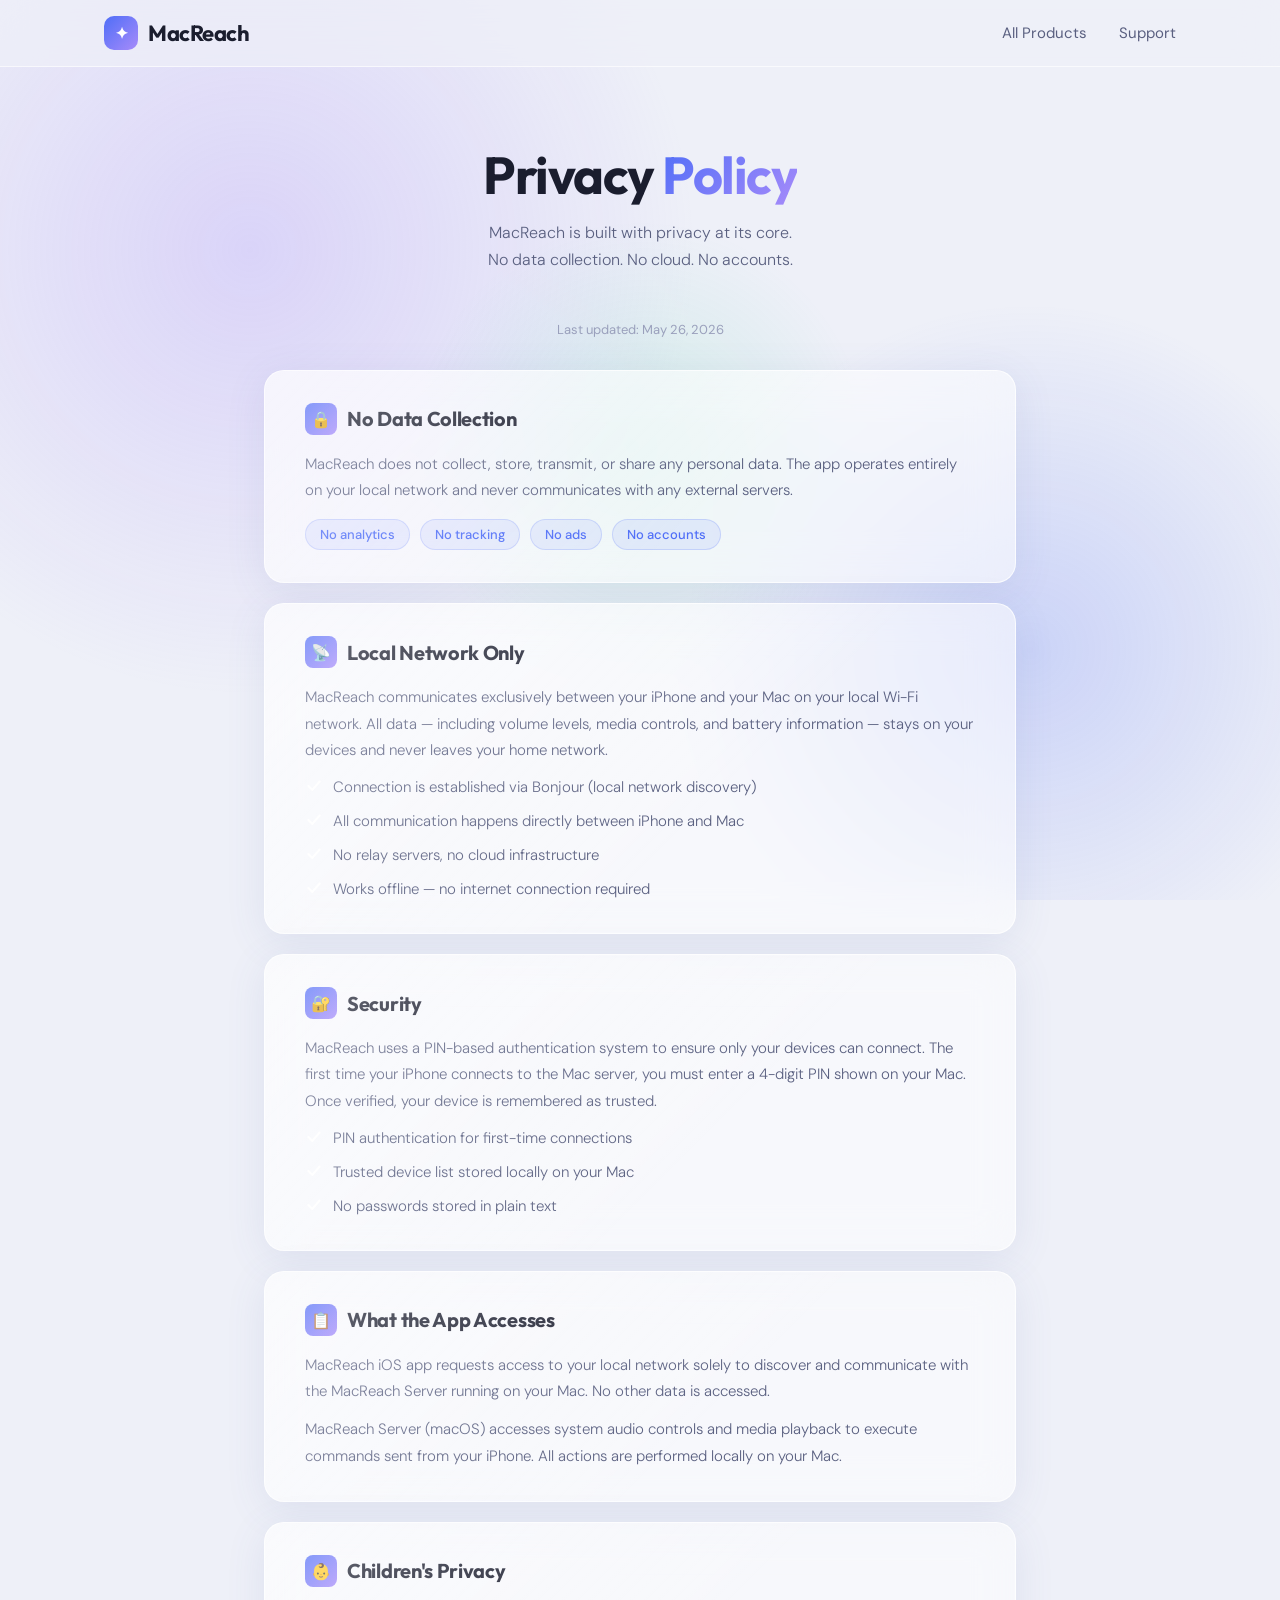
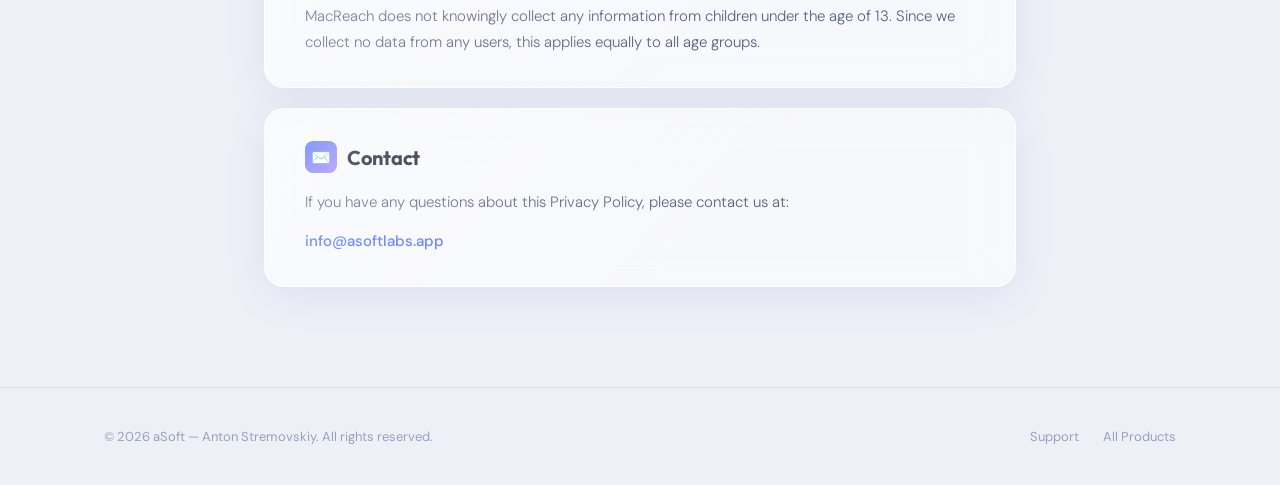
==== macreach-privacy-policy.html @ 7bb5f38b "Add MacReach privacy policy HTML file This file contains the complete privacy policy for MacReach, d" ====
<!DOCTYPE html>
<html lang="en">
<head>
<meta charset="UTF-8">
<meta name="viewport" content="width=device-width, initial-scale=1.0">
<title>Privacy Policy — MacReach</title>
<link rel="preconnect" href="https://fonts.googleapis.com">
<link rel="preconnect" href="https://fonts.gstatic.com" crossorigin>
<link href="https://fonts.googleapis.com/css2?family=Outfit:wght@300;400;500;600;700&family=DM+Sans:ital,opsz,wght@0,9..40,300;0,9..40,400;0,9..40,500;1,9..40,300&display=swap" rel="stylesheet">
<style>
  *, *::before, *::after { margin: 0; padding: 0; box-sizing: border-box; }

  :root {
    --glass-bg: rgba(255,255,255,0.55);
    --glass-border: rgba(255,255,255,0.75);
    --glass-shadow: 0 8px 40px rgba(80,100,160,0.10);
    --glass-blur: blur(22px);
    --accent: #4F6EF7;
    --accent2: #A78BFA;
    --text-primary: #1a1d2e;
    --text-secondary: #5a6080;
    --text-muted: #9aa0bc;
    --bg-main: #eef0f8;
    --radius: 20px;
    --radius-sm: 12px;
  }

  html { scroll-behavior: smooth; }

  body {
    font-family: 'DM Sans', system-ui, sans-serif;
    background: var(--bg-main);
    color: var(--text-primary);
    min-height: 100vh;
    overflow-x: hidden;
  }

  .bg-mesh {
    position: fixed;
    inset: 0;
    z-index: 0;
    overflow: hidden;
    pointer-events: none;
  }
  .bg-mesh::before {
    content: '';
    position: absolute;
    width: 900px; height: 900px;
    top: -200px; left: -200px;
    background: radial-gradient(ellipse at center, rgba(167,139,250,0.28) 0%, transparent 70%);
    animation: floatA 18s ease-in-out infinite;
  }
  .bg-mesh::after {
    content: '';
    position: absolute;
    width: 700px; height: 700px;
    bottom: -100px; right: -100px;
    background: radial-gradient(ellipse at center, rgba(79,110,247,0.22) 0%, transparent 70%);
    animation: floatB 22s ease-in-out infinite;
  }
  .bg-blob3 {
    position: absolute;
    width: 500px; height: 500px;
    top: 50%; left: 50%;
    transform: translate(-50%, -50%);
    background: radial-gradient(ellipse at center, rgba(52,211,153,0.15) 0%, transparent 65%);
    animation: floatC 16s ease-in-out infinite;
  }

  @keyframes floatA { 0%,100%{transform:translate(0,0) scale(1)} 50%{transform:translate(60px,40px) scale(1.05)} }
  @keyframes floatB { 0%,100%{transform:translate(0,0)} 50%{transform:translate(-40px,60px) scale(1.08)} }
  @keyframes floatC { 0%,100%{transform:translate(-50%,-50%) scale(1)} 50%{transform:translate(-47%,-53%) scale(1.1)} }

  .wrap { position: relative; z-index: 1; max-width: 800px; margin: 0 auto; padding: 0 24px; }

  nav {
    position: sticky; top: 0; z-index: 100;
    padding: 16px 0;
    background: rgba(238,240,248,0.7);
    backdrop-filter: blur(20px);
    -webkit-backdrop-filter: blur(20px);
    border-bottom: 1px solid rgba(255,255,255,0.6);
  }
  .nav-inner {
    display: flex; align-items: center; justify-content: space-between;
    max-width: 1120px; margin: 0 auto; padding: 0 24px;
  }
  .logo {
    font-family: 'Outfit', sans-serif;
    font-size: 22px; font-weight: 700;
    color: var(--text-primary);
    letter-spacing: -0.5px;
    text-decoration: none;
    display: flex; align-items: center; gap: 10px;
  }
  .logo-icon {
    width: 34px; height: 34px; border-radius: 10px;
    background: linear-gradient(135deg, var(--accent), var(--accent2));
    display: flex; align-items: center; justify-content: center;
    font-size: 16px; color: #fff;
  }
  .nav-links { display: flex; align-items: center; gap: 32px; }
  .nav-links a {
    text-decoration: none; color: var(--text-secondary);
    font-size: 15px; font-weight: 400;
    transition: color 0.2s;
  }
  .nav-links a:hover { color: var(--accent); }

  .hero {
    padding: 80px 0 48px;
    text-align: center;
  }
  .hero h1 {
    font-family: 'Outfit', sans-serif;
    font-size: clamp(32px, 5vw, 52px);
    font-weight: 700;
    line-height: 1.1;
    letter-spacing: -1.5px;
    color: var(--text-primary);
    margin-bottom: 16px;
  }
  .hero h1 em {
    font-style: normal;
    background: linear-gradient(135deg, var(--accent), var(--accent2));
    -webkit-background-clip: text;
    -webkit-text-fill-color: transparent;
    background-clip: text;
  }
  .hero p {
    font-size: 16px; font-weight: 300;
    color: var(--text-secondary);
    line-height: 1.65;
  }

  .content { padding: 0 0 80px; }

  .card {
    background: var(--glass-bg);
    backdrop-filter: var(--glass-blur);
    -webkit-backdrop-filter: var(--glass-blur);
    border: 1px solid var(--glass-border);
    border-radius: var(--radius);
    padding: 32px 40px;
    box-shadow: var(--glass-shadow);
    margin-bottom: 20px;
    position: relative;
    overflow: hidden;
  }
  .card::before {
    content: '';
    position: absolute;
    inset: 0;
    background: linear-gradient(135deg, rgba(255,255,255,0.35) 0%, rgba(255,255,255,0) 60%);
    pointer-events: none;
  }

  .card h2 {
    font-family: 'Outfit', sans-serif;
    font-size: 20px; font-weight: 700;
    color: var(--text-primary);
    letter-spacing: -0.3px;
    margin-bottom: 16px;
    display: flex; align-items: center; gap: 10px;
  }
  .card h2 .icon {
    width: 32px; height: 32px;
    border-radius: 8px;
    background: linear-gradient(135deg, var(--accent), var(--accent2));
    display: flex; align-items: center; justify-content: center;
    font-size: 16px;
    flex-shrink: 0;
  }
  .card p {
    font-size: 15px; font-weight: 300;
    color: var(--text-secondary);
    line-height: 1.75;
    margin-bottom: 12px;
  }
  .card p:last-child { margin-bottom: 0; }
  .card ul {
    list-style: none;
    display: flex; flex-direction: column; gap: 10px;
    margin-top: 8px;
  }
  .card ul li {
    font-size: 15px; font-weight: 300;
    color: var(--text-secondary);
    display: flex; align-items: flex-start; gap: 10px;
    line-height: 1.6;
  }
  .card ul li::before {
    content: '';
    width: 18px; height: 18px;
    border-radius: 50%;
    background-image: url("data:image/svg+xml,%3Csvg xmlns='http://www.w3.org/2000/svg' viewBox='0 0 16 16' fill='none'%3E%3Cpath d='M3 8l3.5 3.5L13 4' stroke='white' stroke-width='1.8' stroke-linecap='round' stroke-linejoin='round'/%3E%3C/svg%3E");
    background: linear-gradient(135deg, var(--accent), var(--accent2));
    background-image: url("data:image/svg+xml,%3Csvg xmlns='http://www.w3.org/2000/svg' viewBox='0 0 16 16' fill='none'%3E%3Cpath d='M3 8l3.5 3.5L13 4' stroke='white' stroke-width='1.8' stroke-linecap='round' stroke-linejoin='round'/%3E%3C/svg%3E");
    background-size: cover;
    flex-shrink: 0;
    margin-top: 2px;
  }

  .badge-row {
    display: flex; flex-wrap: wrap; gap: 10px;
    margin-top: 16px;
  }
  .badge {
    background: rgba(79,110,247,0.1);
    border: 1px solid rgba(79,110,247,0.2);
    border-radius: 100px;
    padding: 6px 14px;
    font-size: 13px; font-weight: 500;
    color: var(--accent);
  }

  .updated {
    text-align: center;
    font-size: 13px;
    color: var(--text-muted);
    margin-bottom: 32px;
  }

  footer {
    padding: 40px 0;
    border-top: 1px solid rgba(90,96,128,0.12);
  }
  .footer-inner {
    display: flex; align-items: center; justify-content: space-between;
    flex-wrap: wrap; gap: 16px;
    max-width: 1120px; margin: 0 auto; padding: 0 24px;
  }
  .footer-inner p { font-size: 13px; color: var(--text-muted); }
  .footer-links { display: flex; gap: 24px; }
  .footer-links a {
    font-size: 13px; color: var(--text-muted);
    text-decoration: none; transition: color 0.2s;
  }
  .footer-links a:hover { color: var(--accent); }

  @media (max-width: 680px) {
    .card { padding: 24px 20px; }
    .nav-links { display: none; }
    .footer-inner { flex-direction: column; align-items: flex-start; }
  }
</style>
</head>
<body>

<div class="bg-mesh"><div class="bg-blob3"></div></div>

<nav>
  <div class="nav-inner">
    <a href="https://macreach.asoftlabs.app" class="logo">
      <div class="logo-icon">✦</div>
      MacReach
    </a>
    <div class="nav-links">
      <a href="https://asoftlabs.app">All Products</a>
      <a href="mailto:info@asoftlabs.app">Support</a>
    </div>
  </div>
</nav>

<section class="hero">
  <div class="wrap">
    <h1>Privacy <em>Policy</em></h1>
    <p>MacReach is built with privacy at its core.<br>No data collection. No cloud. No accounts.</p>
  </div>
</section>

<div class="content">
  <div class="wrap">

    <p class="updated">Last updated: May 26, 2026</p>

    <div class="card">
      <h2><span class="icon">🔒</span> No Data Collection</h2>
      <p>MacReach does not collect, store, transmit, or share any personal data. The app operates entirely on your local network and never communicates with any external servers.</p>
      <div class="badge-row">
        <span class="badge">No analytics</span>
        <span class="badge">No tracking</span>
        <span class="badge">No ads</span>
        <span class="badge">No accounts</span>
      </div>
    </div>

    <div class="card">
      <h2><span class="icon">📡</span> Local Network Only</h2>
      <p>MacReach communicates exclusively between your iPhone and your Mac on your local Wi-Fi network. All data — including volume levels, media controls, and battery information — stays on your devices and never leaves your home network.</p>
      <ul>
        <li>Connection is established via Bonjour (local network discovery)</li>
        <li>All communication happens directly between iPhone and Mac</li>
        <li>No relay servers, no cloud infrastructure</li>
        <li>Works offline — no internet connection required</li>
      </ul>
    </div>

    <div class="card">
      <h2><span class="icon">🔐</span> Security</h2>
      <p>MacReach uses a PIN-based authentication system to ensure only your devices can connect. The first time your iPhone connects to the Mac server, you must enter a 4-digit PIN shown on your Mac. Once verified, your device is remembered as trusted.</p>
      <ul>
        <li>PIN authentication for first-time connections</li>
        <li>Trusted device list stored locally on your Mac</li>
        <li>No passwords stored in plain text</li>
      </ul>
    </div>

    <div class="card">
      <h2><span class="icon">📋</span> What the App Accesses</h2>
      <p>MacReach iOS app requests access to your local network solely to discover and communicate with the MacReach Server running on your Mac. No other data is accessed.</p>
      <p>MacReach Server (macOS) accesses system audio controls and media playback to execute commands sent from your iPhone. All actions are performed locally on your Mac.</p>
    </div>

    <div class="card">
      <h2><span class="icon">👶</span> Children's Privacy</h2>
      <p>MacReach does not knowingly collect any information from children under the age of 13. Since we collect no data from any users, this applies equally to all age groups.</p>
    </div>

    <div class="card">
      <h2><span class="icon">✉️</span> Contact</h2>
      <p>If you have any questions about this Privacy Policy, please contact us at:</p>
      <p><a href="mailto:info@asoftlabs.app" style="color: var(--accent); text-decoration: none; font-weight: 500;">info@asoftlabs.app</a></p>
    </div>

  </div>
</div>

<footer>
  <div class="footer-inner">
    <p>© 2026 aSoft — Anton Stremovskiy. All rights reserved.</p>
    <div class="footer-links">
      <a href="mailto:info@asoftlabs.app">Support</a>
      <a href="https://asoftlabs.app">All Products</a>
    </div>
  </div>
</footer>

</body>
</html>
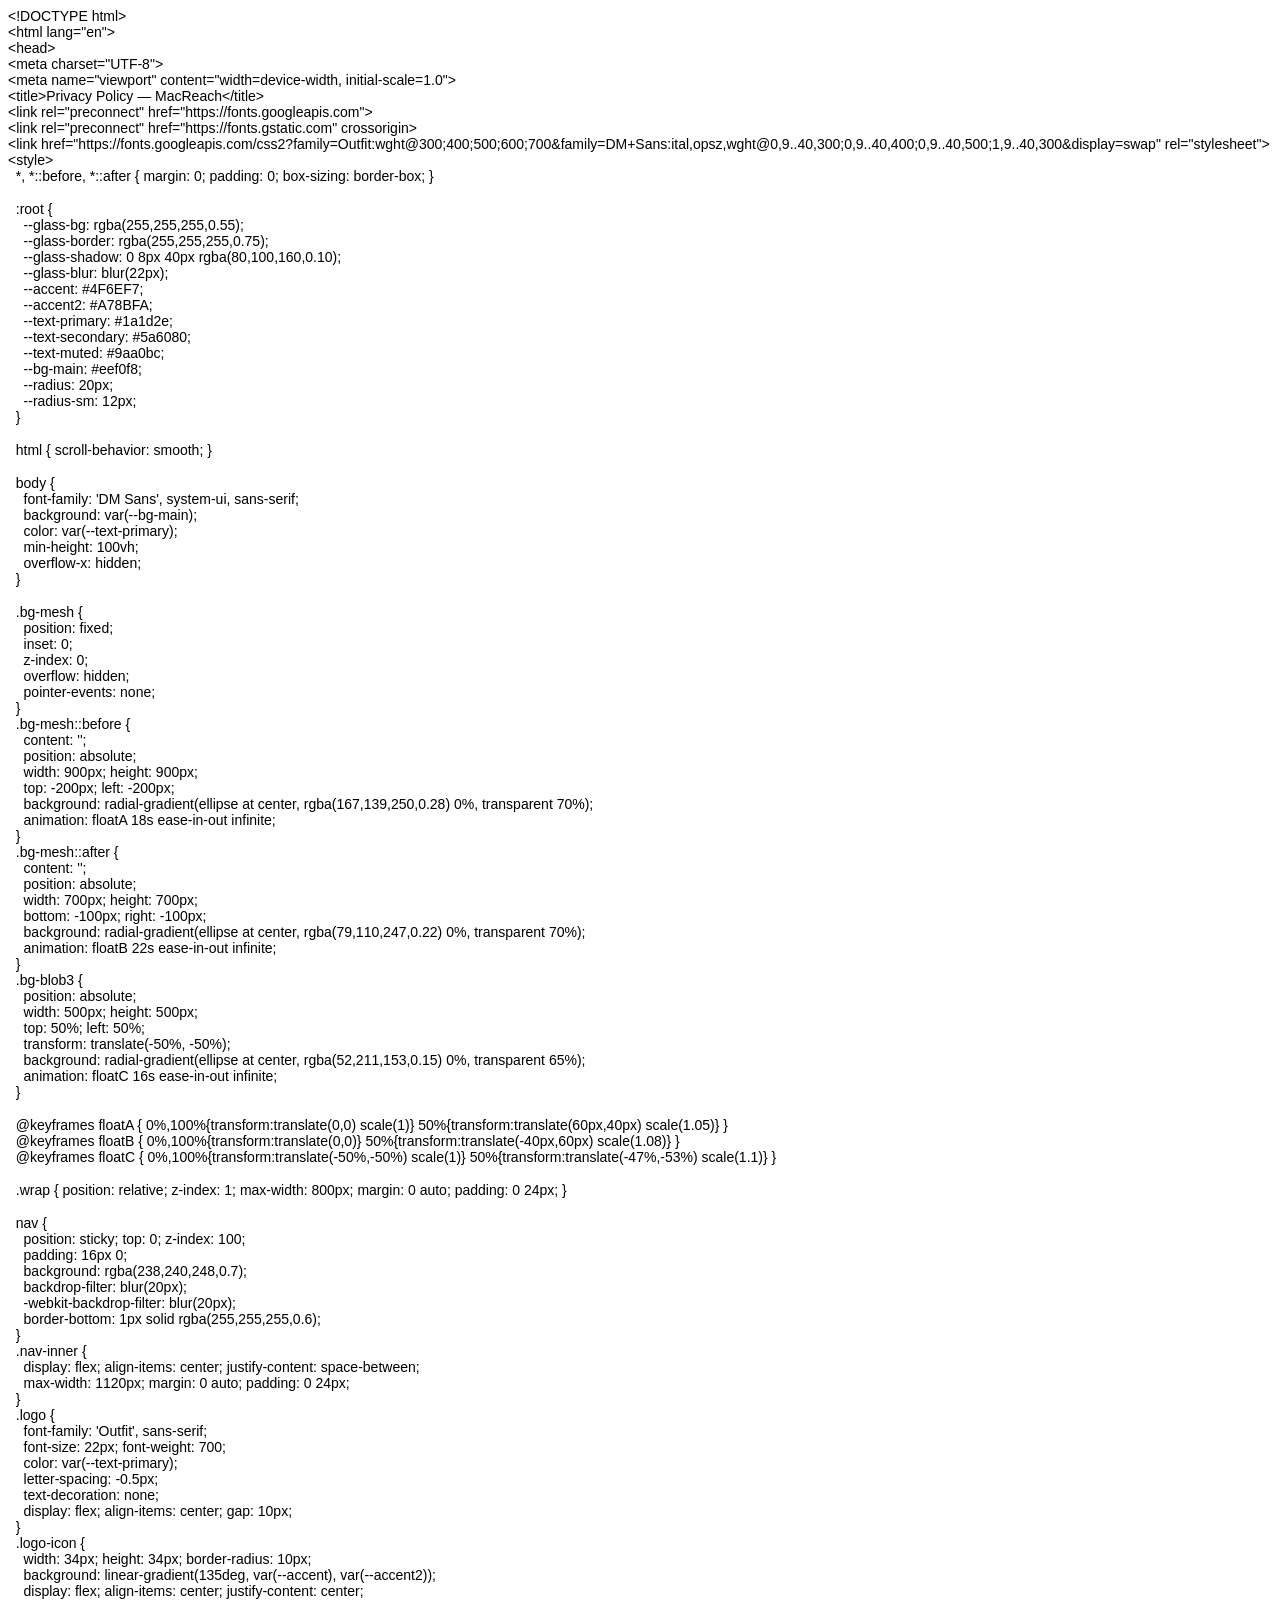
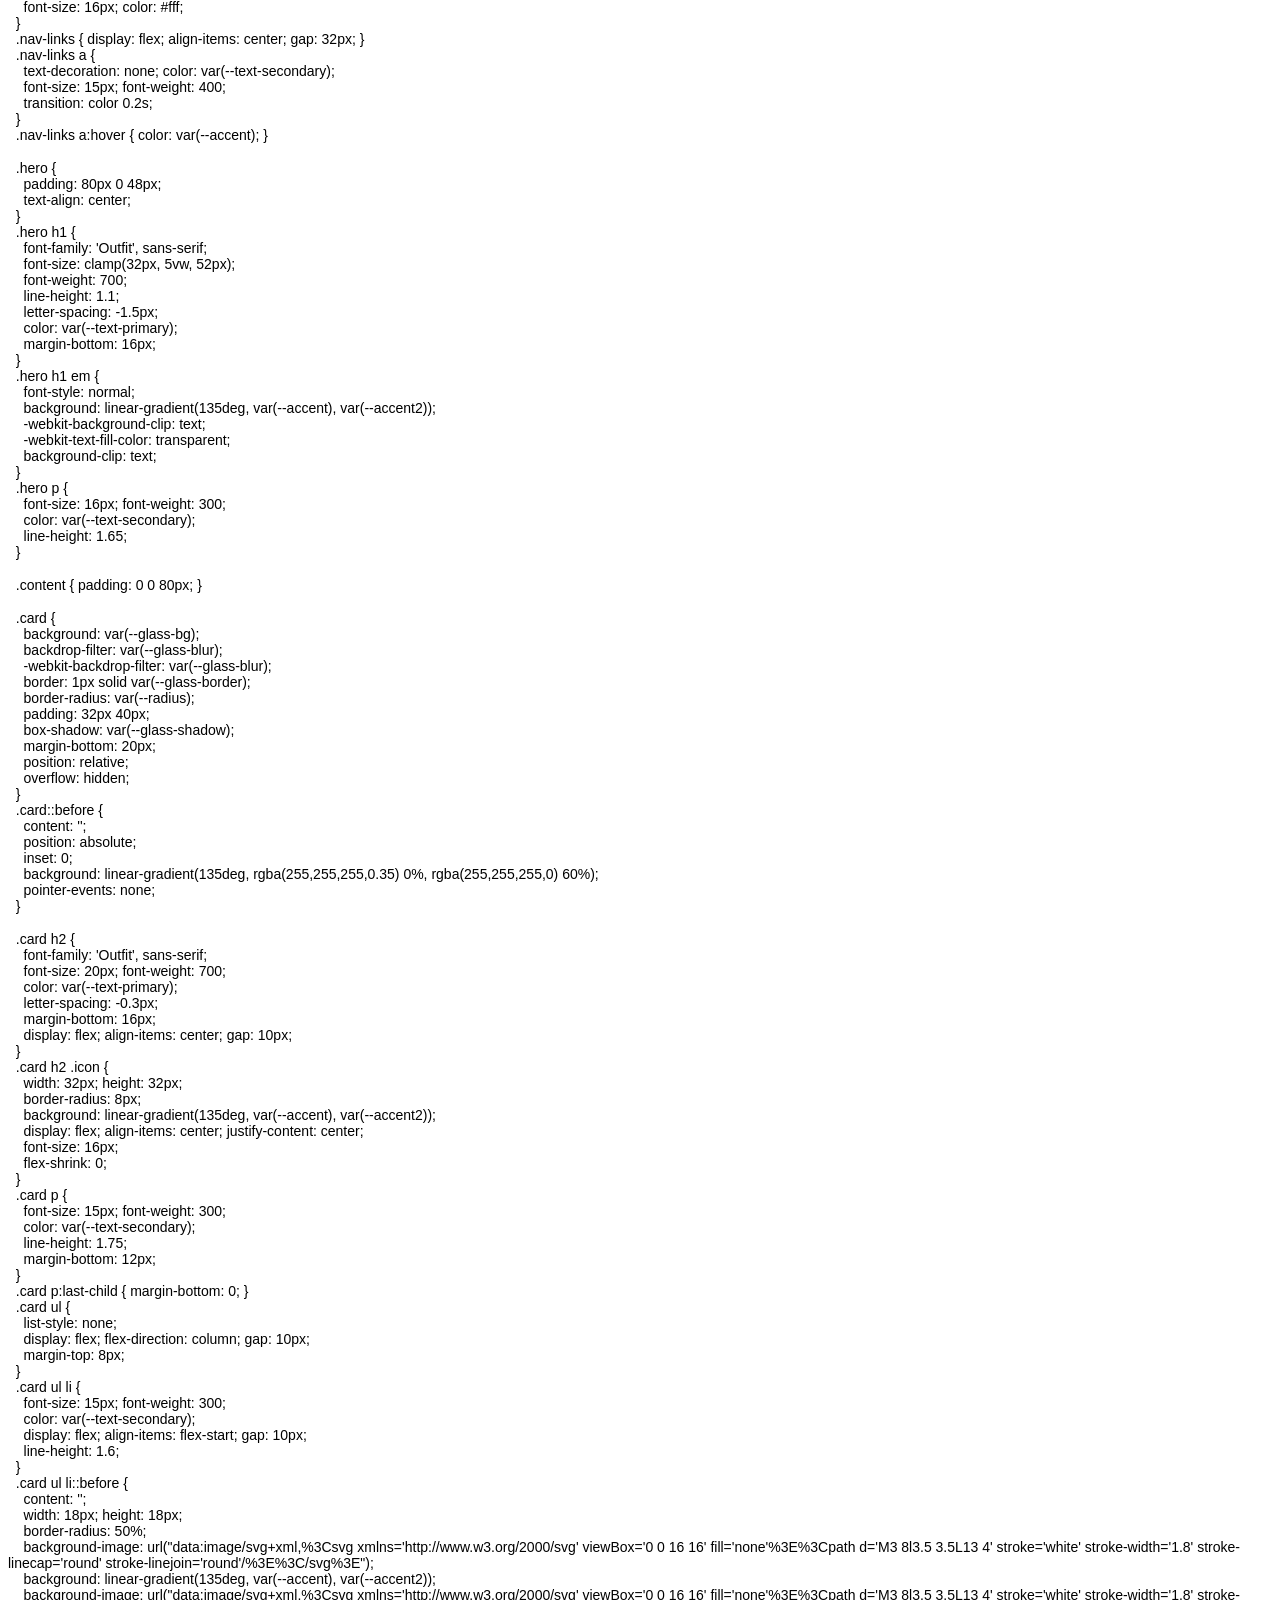
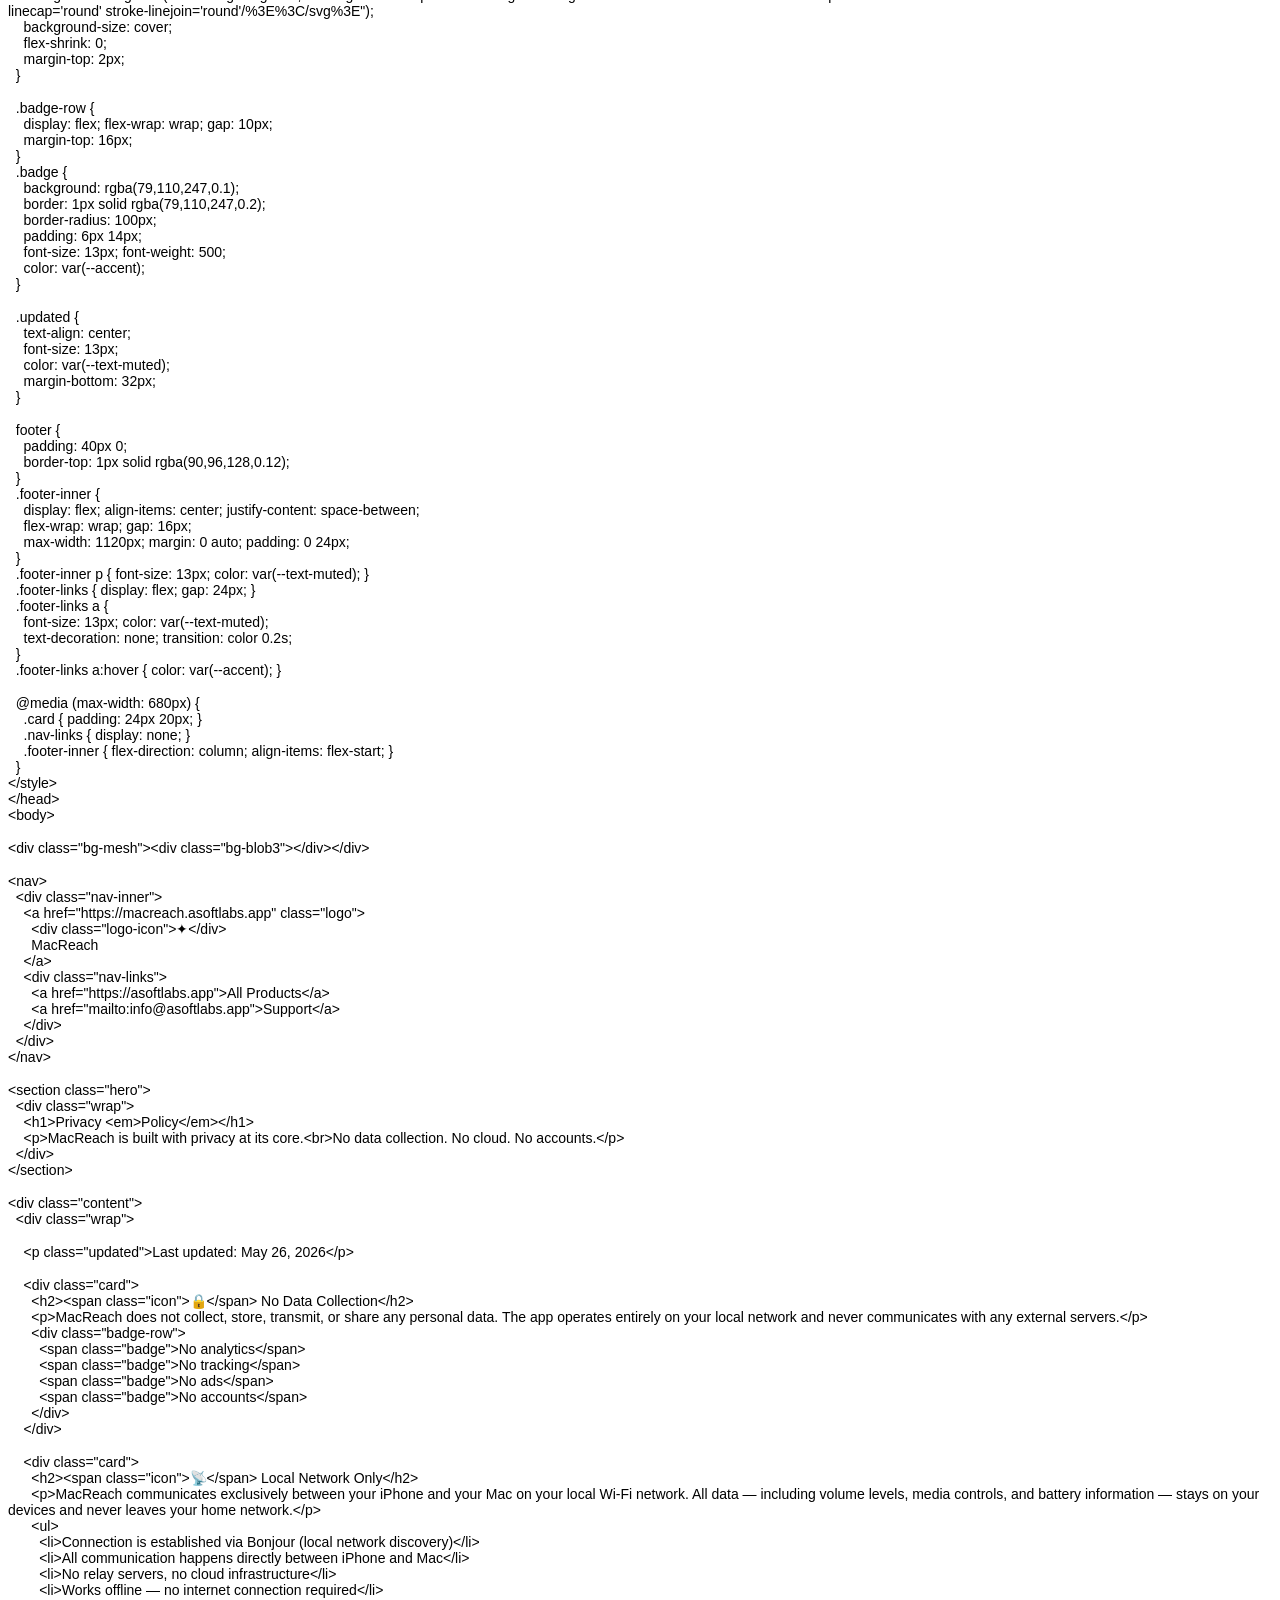
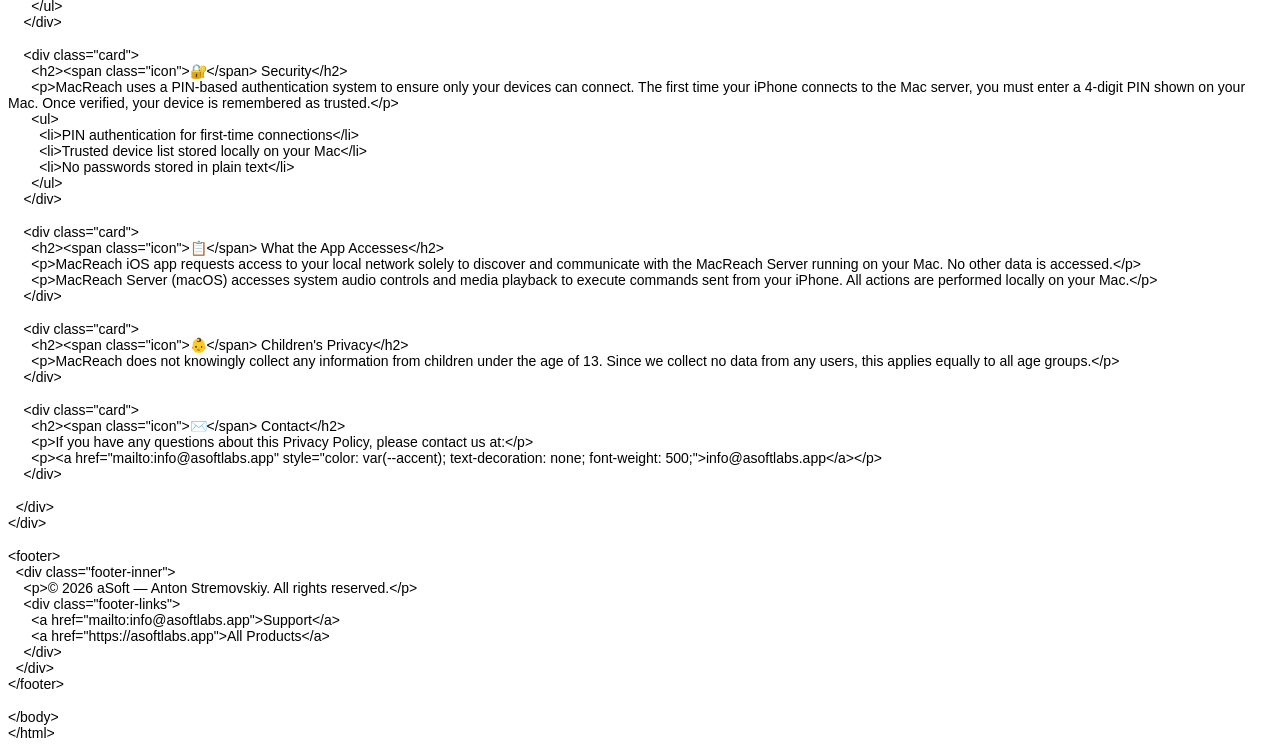
==== commit b13b3c58: "Add files via upload" ====
--- a/macreach-privacy-policy.html
+++ b/macreach-privacy-policy.html
@@ -1,340 +1,356 @@
-<!DOCTYPE html>
-<html lang="en">
+<!DOCTYPE html PUBLIC "-//W3C//DTD HTML 4.01//EN" "http://www.w3.org/TR/html4/strict.dtd">
+<html>
 <head>
-<meta charset="UTF-8">
-<meta name="viewport" content="width=device-width, initial-scale=1.0">
-<title>Privacy Policy — MacReach</title>
-<link rel="preconnect" href="https://fonts.googleapis.com">
-<link rel="preconnect" href="https://fonts.gstatic.com" crossorigin>
-<link href="https://fonts.googleapis.com/css2?family=Outfit:wght@300;400;500;600;700&family=DM+Sans:ital,opsz,wght@0,9..40,300;0,9..40,400;0,9..40,500;1,9..40,300&display=swap" rel="stylesheet">
-<style>
-  *, *::before, *::after { margin: 0; padding: 0; box-sizing: border-box; }
-
-  :root {
-    --glass-bg: rgba(255,255,255,0.55);
-    --glass-border: rgba(255,255,255,0.75);
-    --glass-shadow: 0 8px 40px rgba(80,100,160,0.10);
-    --glass-blur: blur(22px);
-    --accent: #4F6EF7;
-    --accent2: #A78BFA;
-    --text-primary: #1a1d2e;
-    --text-secondary: #5a6080;
-    --text-muted: #9aa0bc;
-    --bg-main: #eef0f8;
-    --radius: 20px;
-    --radius-sm: 12px;
-  }
-
-  html { scroll-behavior: smooth; }
-
-  body {
-    font-family: 'DM Sans', system-ui, sans-serif;
-    background: var(--bg-main);
-    color: var(--text-primary);
-    min-height: 100vh;
-    overflow-x: hidden;
-  }
-
-  .bg-mesh {
-    position: fixed;
-    inset: 0;
-    z-index: 0;
-    overflow: hidden;
-    pointer-events: none;
-  }
-  .bg-mesh::before {
-    content: '';
-    position: absolute;
-    width: 900px; height: 900px;
-    top: -200px; left: -200px;
-    background: radial-gradient(ellipse at center, rgba(167,139,250,0.28) 0%, transparent 70%);
-    animation: floatA 18s ease-in-out infinite;
-  }
-  .bg-mesh::after {
-    content: '';
-    position: absolute;
-    width: 700px; height: 700px;
-    bottom: -100px; right: -100px;
-    background: radial-gradient(ellipse at center, rgba(79,110,247,0.22) 0%, transparent 70%);
-    animation: floatB 22s ease-in-out infinite;
-  }
-  .bg-blob3 {
-    position: absolute;
-    width: 500px; height: 500px;
-    top: 50%; left: 50%;
-    transform: translate(-50%, -50%);
-    background: radial-gradient(ellipse at center, rgba(52,211,153,0.15) 0%, transparent 65%);
-    animation: floatC 16s ease-in-out infinite;
-  }
-
-  @keyframes floatA { 0%,100%{transform:translate(0,0) scale(1)} 50%{transform:translate(60px,40px) scale(1.05)} }
-  @keyframes floatB { 0%,100%{transform:translate(0,0)} 50%{transform:translate(-40px,60px) scale(1.08)} }
-  @keyframes floatC { 0%,100%{transform:translate(-50%,-50%) scale(1)} 50%{transform:translate(-47%,-53%) scale(1.1)} }
-
-  .wrap { position: relative; z-index: 1; max-width: 800px; margin: 0 auto; padding: 0 24px; }
-
-  nav {
-    position: sticky; top: 0; z-index: 100;
-    padding: 16px 0;
-    background: rgba(238,240,248,0.7);
-    backdrop-filter: blur(20px);
-    -webkit-backdrop-filter: blur(20px);
-    border-bottom: 1px solid rgba(255,255,255,0.6);
-  }
-  .nav-inner {
-    display: flex; align-items: center; justify-content: space-between;
-    max-width: 1120px; margin: 0 auto; padding: 0 24px;
-  }
-  .logo {
-    font-family: 'Outfit', sans-serif;
-    font-size: 22px; font-weight: 700;
-    color: var(--text-primary);
-    letter-spacing: -0.5px;
-    text-decoration: none;
-    display: flex; align-items: center; gap: 10px;
-  }
-  .logo-icon {
-    width: 34px; height: 34px; border-radius: 10px;
-    background: linear-gradient(135deg, var(--accent), var(--accent2));
-    display: flex; align-items: center; justify-content: center;
-    font-size: 16px; color: #fff;
-  }
-  .nav-links { display: flex; align-items: center; gap: 32px; }
-  .nav-links a {
-    text-decoration: none; color: var(--text-secondary);
-    font-size: 15px; font-weight: 400;
-    transition: color 0.2s;
-  }
-  .nav-links a:hover { color: var(--accent); }
-
-  .hero {
-    padding: 80px 0 48px;
-    text-align: center;
-  }
-  .hero h1 {
-    font-family: 'Outfit', sans-serif;
-    font-size: clamp(32px, 5vw, 52px);
-    font-weight: 700;
-    line-height: 1.1;
-    letter-spacing: -1.5px;
-    color: var(--text-primary);
-    margin-bottom: 16px;
-  }
-  .hero h1 em {
-    font-style: normal;
-    background: linear-gradient(135deg, var(--accent), var(--accent2));
-    -webkit-background-clip: text;
-    -webkit-text-fill-color: transparent;
-    background-clip: text;
-  }
-  .hero p {
-    font-size: 16px; font-weight: 300;
-    color: var(--text-secondary);
-    line-height: 1.65;
-  }
-
-  .content { padding: 0 0 80px; }
-
-  .card {
-    background: var(--glass-bg);
-    backdrop-filter: var(--glass-blur);
-    -webkit-backdrop-filter: var(--glass-blur);
-    border: 1px solid var(--glass-border);
-    border-radius: var(--radius);
-    padding: 32px 40px;
-    box-shadow: var(--glass-shadow);
-    margin-bottom: 20px;
-    position: relative;
-    overflow: hidden;
-  }
-  .card::before {
-    content: '';
-    position: absolute;
-    inset: 0;
-    background: linear-gradient(135deg, rgba(255,255,255,0.35) 0%, rgba(255,255,255,0) 60%);
-    pointer-events: none;
-  }
-
-  .card h2 {
-    font-family: 'Outfit', sans-serif;
-    font-size: 20px; font-weight: 700;
-    color: var(--text-primary);
-    letter-spacing: -0.3px;
-    margin-bottom: 16px;
-    display: flex; align-items: center; gap: 10px;
-  }
-  .card h2 .icon {
-    width: 32px; height: 32px;
-    border-radius: 8px;
-    background: linear-gradient(135deg, var(--accent), var(--accent2));
-    display: flex; align-items: center; justify-content: center;
-    font-size: 16px;
-    flex-shrink: 0;
-  }
-  .card p {
-    font-size: 15px; font-weight: 300;
-    color: var(--text-secondary);
-    line-height: 1.75;
-    margin-bottom: 12px;
-  }
-  .card p:last-child { margin-bottom: 0; }
-  .card ul {
-    list-style: none;
-    display: flex; flex-direction: column; gap: 10px;
-    margin-top: 8px;
-  }
-  .card ul li {
-    font-size: 15px; font-weight: 300;
-    color: var(--text-secondary);
-    display: flex; align-items: flex-start; gap: 10px;
-    line-height: 1.6;
-  }
-  .card ul li::before {
-    content: '';
-    width: 18px; height: 18px;
-    border-radius: 50%;
-    background-image: url("data:image/svg+xml,%3Csvg xmlns='http://www.w3.org/2000/svg' viewBox='0 0 16 16' fill='none'%3E%3Cpath d='M3 8l3.5 3.5L13 4' stroke='white' stroke-width='1.8' stroke-linecap='round' stroke-linejoin='round'/%3E%3C/svg%3E");
-    background: linear-gradient(135deg, var(--accent), var(--accent2));
-    background-image: url("data:image/svg+xml,%3Csvg xmlns='http://www.w3.org/2000/svg' viewBox='0 0 16 16' fill='none'%3E%3Cpath d='M3 8l3.5 3.5L13 4' stroke='white' stroke-width='1.8' stroke-linecap='round' stroke-linejoin='round'/%3E%3C/svg%3E");
-    background-size: cover;
-    flex-shrink: 0;
-    margin-top: 2px;
-  }
-
-  .badge-row {
-    display: flex; flex-wrap: wrap; gap: 10px;
-    margin-top: 16px;
-  }
-  .badge {
-    background: rgba(79,110,247,0.1);
-    border: 1px solid rgba(79,110,247,0.2);
-    border-radius: 100px;
-    padding: 6px 14px;
-    font-size: 13px; font-weight: 500;
-    color: var(--accent);
-  }
-
-  .updated {
-    text-align: center;
-    font-size: 13px;
-    color: var(--text-muted);
-    margin-bottom: 32px;
-  }
-
-  footer {
-    padding: 40px 0;
-    border-top: 1px solid rgba(90,96,128,0.12);
-  }
-  .footer-inner {
-    display: flex; align-items: center; justify-content: space-between;
-    flex-wrap: wrap; gap: 16px;
-    max-width: 1120px; margin: 0 auto; padding: 0 24px;
-  }
-  .footer-inner p { font-size: 13px; color: var(--text-muted); }
-  .footer-links { display: flex; gap: 24px; }
-  .footer-links a {
-    font-size: 13px; color: var(--text-muted);
-    text-decoration: none; transition: color 0.2s;
-  }
-  .footer-links a:hover { color: var(--accent); }
-
-  @media (max-width: 680px) {
-    .card { padding: 24px 20px; }
-    .nav-links { display: none; }
-    .footer-inner { flex-direction: column; align-items: flex-start; }
-  }
-</style>
+  <meta http-equiv="Content-Type" content="text/html; charset=koi8-r">
+  <meta http-equiv="Content-Style-Type" content="text/css">
+  <title></title>
+  <meta name="Generator" content="Cocoa HTML Writer">
+  <meta name="CocoaVersion" content="2685.6">
+  <style type="text/css">
+    p.p1 {margin: 0.0px 0.0px 0.0px 0.0px; font: 14.0px Helvetica}
+    p.p2 {margin: 0.0px 0.0px 0.0px 0.0px; font: 14.0px Helvetica; min-height: 17.0px}
+  </style>
 </head>
 <body>
-
-<div class="bg-mesh"><div class="bg-blob3"></div></div>
-
-<nav>
-  <div class="nav-inner">
-    <a href="https://macreach.asoftlabs.app" class="logo">
-      <div class="logo-icon">✦</div>
-      MacReach
-    </a>
-    <div class="nav-links">
-      <a href="https://asoftlabs.app">All Products</a>
-      <a href="mailto:info@asoftlabs.app">Support</a>
-    </div>
-  </div>
-</nav>
-
-<section class="hero">
-  <div class="wrap">
-    <h1>Privacy <em>Policy</em></h1>
-    <p>MacReach is built with privacy at its core.<br>No data collection. No cloud. No accounts.</p>
-  </div>
-</section>
-
-<div class="content">
-  <div class="wrap">
-
-    <p class="updated">Last updated: May 26, 2026</p>
-
-    <div class="card">
-      <h2><span class="icon">🔒</span> No Data Collection</h2>
-      <p>MacReach does not collect, store, transmit, or share any personal data. The app operates entirely on your local network and never communicates with any external servers.</p>
-      <div class="badge-row">
-        <span class="badge">No analytics</span>
-        <span class="badge">No tracking</span>
-        <span class="badge">No ads</span>
-        <span class="badge">No accounts</span>
-      </div>
-    </div>
-
-    <div class="card">
-      <h2><span class="icon">📡</span> Local Network Only</h2>
-      <p>MacReach communicates exclusively between your iPhone and your Mac on your local Wi-Fi network. All data — including volume levels, media controls, and battery information — stays on your devices and never leaves your home network.</p>
-      <ul>
-        <li>Connection is established via Bonjour (local network discovery)</li>
-        <li>All communication happens directly between iPhone and Mac</li>
-        <li>No relay servers, no cloud infrastructure</li>
-        <li>Works offline — no internet connection required</li>
-      </ul>
-    </div>
-
-    <div class="card">
-      <h2><span class="icon">🔐</span> Security</h2>
-      <p>MacReach uses a PIN-based authentication system to ensure only your devices can connect. The first time your iPhone connects to the Mac server, you must enter a 4-digit PIN shown on your Mac. Once verified, your device is remembered as trusted.</p>
-      <ul>
-        <li>PIN authentication for first-time connections</li>
-        <li>Trusted device list stored locally on your Mac</li>
-        <li>No passwords stored in plain text</li>
-      </ul>
-    </div>
-
-    <div class="card">
-      <h2><span class="icon">📋</span> What the App Accesses</h2>
-      <p>MacReach iOS app requests access to your local network solely to discover and communicate with the MacReach Server running on your Mac. No other data is accessed.</p>
-      <p>MacReach Server (macOS) accesses system audio controls and media playback to execute commands sent from your iPhone. All actions are performed locally on your Mac.</p>
-    </div>
-
-    <div class="card">
-      <h2><span class="icon">👶</span> Children's Privacy</h2>
-      <p>MacReach does not knowingly collect any information from children under the age of 13. Since we collect no data from any users, this applies equally to all age groups.</p>
-    </div>
-
-    <div class="card">
-      <h2><span class="icon">✉️</span> Contact</h2>
-      <p>If you have any questions about this Privacy Policy, please contact us at:</p>
-      <p><a href="mailto:info@asoftlabs.app" style="color: var(--accent); text-decoration: none; font-weight: 500;">info@asoftlabs.app</a></p>
-    </div>
-
-  </div>
-</div>
-
-<footer>
-  <div class="footer-inner">
-    <p>© 2026 aSoft — Anton Stremovskiy. All rights reserved.</p>
-    <div class="footer-links">
-      <a href="mailto:info@asoftlabs.app">Support</a>
-      <a href="https://asoftlabs.app">All Products</a>
-    </div>
-  </div>
-</footer>
-
+<p class="p1">&lt;!DOCTYPE html&gt;</p>
+<p class="p1">&lt;html lang="en"&gt;</p>
+<p class="p1">&lt;head&gt;</p>
+<p class="p1">&lt;meta charset="UTF-8"&gt;</p>
+<p class="p1">&lt;meta name="viewport" content="width=device-width, initial-scale=1.0"&gt;</p>
+<p class="p1">&lt;title&gt;Privacy Policy &#x2014; MacReach&lt;/title&gt;</p>
+<p class="p1">&lt;link rel="preconnect" href="https://fonts.googleapis.com"&gt;</p>
+<p class="p1">&lt;link rel="preconnect" href="https://fonts.gstatic.com" crossorigin&gt;</p>
+<p class="p1">&lt;link href="https://fonts.googleapis.com/css2?family=Outfit:wght@300;400;500;600;700&amp;family=DM+Sans:ital,opsz,wght@0,9..40,300;0,9..40,400;0,9..40,500;1,9..40,300&amp;display=swap" rel="stylesheet"&gt;</p>
+<p class="p1">&lt;style&gt;</p>
+<p class="p1"><span class="Apple-converted-space">&nbsp; </span>*, *::before, *::after { margin: 0; padding: 0; box-sizing: border-box; }</p>
+<p class="p2"><br></p>
+<p class="p1"><span class="Apple-converted-space">&nbsp; </span>:root {</p>
+<p class="p1"><span class="Apple-converted-space">&nbsp; &nbsp; </span>--glass-bg: rgba(255,255,255,0.55);</p>
+<p class="p1"><span class="Apple-converted-space">&nbsp; &nbsp; </span>--glass-border: rgba(255,255,255,0.75);</p>
+<p class="p1"><span class="Apple-converted-space">&nbsp; &nbsp; </span>--glass-shadow: 0 8px 40px rgba(80,100,160,0.10);</p>
+<p class="p1"><span class="Apple-converted-space">&nbsp; &nbsp; </span>--glass-blur: blur(22px);</p>
+<p class="p1"><span class="Apple-converted-space">&nbsp; &nbsp; </span>--accent: #4F6EF7;</p>
+<p class="p1"><span class="Apple-converted-space">&nbsp; &nbsp; </span>--accent2: #A78BFA;</p>
+<p class="p1"><span class="Apple-converted-space">&nbsp; &nbsp; </span>--text-primary: #1a1d2e;</p>
+<p class="p1"><span class="Apple-converted-space">&nbsp; &nbsp; </span>--text-secondary: #5a6080;</p>
+<p class="p1"><span class="Apple-converted-space">&nbsp; &nbsp; </span>--text-muted: #9aa0bc;</p>
+<p class="p1"><span class="Apple-converted-space">&nbsp; &nbsp; </span>--bg-main: #eef0f8;</p>
+<p class="p1"><span class="Apple-converted-space">&nbsp; &nbsp; </span>--radius: 20px;</p>
+<p class="p1"><span class="Apple-converted-space">&nbsp; &nbsp; </span>--radius-sm: 12px;</p>
+<p class="p1"><span class="Apple-converted-space">&nbsp; </span>}</p>
+<p class="p2"><br></p>
+<p class="p1"><span class="Apple-converted-space">&nbsp; </span>html { scroll-behavior: smooth; }</p>
+<p class="p2"><br></p>
+<p class="p1"><span class="Apple-converted-space">&nbsp; </span>body {</p>
+<p class="p1"><span class="Apple-converted-space">&nbsp; &nbsp; </span>font-family: 'DM Sans', system-ui, sans-serif;</p>
+<p class="p1"><span class="Apple-converted-space">&nbsp; &nbsp; </span>background: var(--bg-main);</p>
+<p class="p1"><span class="Apple-converted-space">&nbsp; &nbsp; </span>color: var(--text-primary);</p>
+<p class="p1"><span class="Apple-converted-space">&nbsp; &nbsp; </span>min-height: 100vh;</p>
+<p class="p1"><span class="Apple-converted-space">&nbsp; &nbsp; </span>overflow-x: hidden;</p>
+<p class="p1"><span class="Apple-converted-space">&nbsp; </span>}</p>
+<p class="p2"><br></p>
+<p class="p1"><span class="Apple-converted-space">&nbsp; </span>.bg-mesh {</p>
+<p class="p1"><span class="Apple-converted-space">&nbsp; &nbsp; </span>position: fixed;</p>
+<p class="p1"><span class="Apple-converted-space">&nbsp; &nbsp; </span>inset: 0;</p>
+<p class="p1"><span class="Apple-converted-space">&nbsp; &nbsp; </span>z-index: 0;</p>
+<p class="p1"><span class="Apple-converted-space">&nbsp; &nbsp; </span>overflow: hidden;</p>
+<p class="p1"><span class="Apple-converted-space">&nbsp; &nbsp; </span>pointer-events: none;</p>
+<p class="p1"><span class="Apple-converted-space">&nbsp; </span>}</p>
+<p class="p1"><span class="Apple-converted-space">&nbsp; </span>.bg-mesh::before {</p>
+<p class="p1"><span class="Apple-converted-space">&nbsp; &nbsp; </span>content: '';</p>
+<p class="p1"><span class="Apple-converted-space">&nbsp; &nbsp; </span>position: absolute;</p>
+<p class="p1"><span class="Apple-converted-space">&nbsp; &nbsp; </span>width: 900px; height: 900px;</p>
+<p class="p1"><span class="Apple-converted-space">&nbsp; &nbsp; </span>top: -200px; left: -200px;</p>
+<p class="p1"><span class="Apple-converted-space">&nbsp; &nbsp; </span>background: radial-gradient(ellipse at center, rgba(167,139,250,0.28) 0%, transparent 70%);</p>
+<p class="p1"><span class="Apple-converted-space">&nbsp; &nbsp; </span>animation: floatA 18s ease-in-out infinite;</p>
+<p class="p1"><span class="Apple-converted-space">&nbsp; </span>}</p>
+<p class="p1"><span class="Apple-converted-space">&nbsp; </span>.bg-mesh::after {</p>
+<p class="p1"><span class="Apple-converted-space">&nbsp; &nbsp; </span>content: '';</p>
+<p class="p1"><span class="Apple-converted-space">&nbsp; &nbsp; </span>position: absolute;</p>
+<p class="p1"><span class="Apple-converted-space">&nbsp; &nbsp; </span>width: 700px; height: 700px;</p>
+<p class="p1"><span class="Apple-converted-space">&nbsp; &nbsp; </span>bottom: -100px; right: -100px;</p>
+<p class="p1"><span class="Apple-converted-space">&nbsp; &nbsp; </span>background: radial-gradient(ellipse at center, rgba(79,110,247,0.22) 0%, transparent 70%);</p>
+<p class="p1"><span class="Apple-converted-space">&nbsp; &nbsp; </span>animation: floatB 22s ease-in-out infinite;</p>
+<p class="p1"><span class="Apple-converted-space">&nbsp; </span>}</p>
+<p class="p1"><span class="Apple-converted-space">&nbsp; </span>.bg-blob3 {</p>
+<p class="p1"><span class="Apple-converted-space">&nbsp; &nbsp; </span>position: absolute;</p>
+<p class="p1"><span class="Apple-converted-space">&nbsp; &nbsp; </span>width: 500px; height: 500px;</p>
+<p class="p1"><span class="Apple-converted-space">&nbsp; &nbsp; </span>top: 50%; left: 50%;</p>
+<p class="p1"><span class="Apple-converted-space">&nbsp; &nbsp; </span>transform: translate(-50%, -50%);</p>
+<p class="p1"><span class="Apple-converted-space">&nbsp; &nbsp; </span>background: radial-gradient(ellipse at center, rgba(52,211,153,0.15) 0%, transparent 65%);</p>
+<p class="p1"><span class="Apple-converted-space">&nbsp; &nbsp; </span>animation: floatC 16s ease-in-out infinite;</p>
+<p class="p1"><span class="Apple-converted-space">&nbsp; </span>}</p>
+<p class="p2"><br></p>
+<p class="p1"><span class="Apple-converted-space">&nbsp; </span>@keyframes floatA { 0%,100%{transform:translate(0,0) scale(1)} 50%{transform:translate(60px,40px) scale(1.05)} }</p>
+<p class="p1"><span class="Apple-converted-space">&nbsp; </span>@keyframes floatB { 0%,100%{transform:translate(0,0)} 50%{transform:translate(-40px,60px) scale(1.08)} }</p>
+<p class="p1"><span class="Apple-converted-space">&nbsp; </span>@keyframes floatC { 0%,100%{transform:translate(-50%,-50%) scale(1)} 50%{transform:translate(-47%,-53%) scale(1.1)} }</p>
+<p class="p2"><br></p>
+<p class="p1"><span class="Apple-converted-space">&nbsp; </span>.wrap { position: relative; z-index: 1; max-width: 800px; margin: 0 auto; padding: 0 24px; }</p>
+<p class="p2"><br></p>
+<p class="p1"><span class="Apple-converted-space">&nbsp; </span>nav {</p>
+<p class="p1"><span class="Apple-converted-space">&nbsp; &nbsp; </span>position: sticky; top: 0; z-index: 100;</p>
+<p class="p1"><span class="Apple-converted-space">&nbsp; &nbsp; </span>padding: 16px 0;</p>
+<p class="p1"><span class="Apple-converted-space">&nbsp; &nbsp; </span>background: rgba(238,240,248,0.7);</p>
+<p class="p1"><span class="Apple-converted-space">&nbsp; &nbsp; </span>backdrop-filter: blur(20px);</p>
+<p class="p1"><span class="Apple-converted-space">&nbsp; &nbsp; </span>-webkit-backdrop-filter: blur(20px);</p>
+<p class="p1"><span class="Apple-converted-space">&nbsp; &nbsp; </span>border-bottom: 1px solid rgba(255,255,255,0.6);</p>
+<p class="p1"><span class="Apple-converted-space">&nbsp; </span>}</p>
+<p class="p1"><span class="Apple-converted-space">&nbsp; </span>.nav-inner {</p>
+<p class="p1"><span class="Apple-converted-space">&nbsp; &nbsp; </span>display: flex; align-items: center; justify-content: space-between;</p>
+<p class="p1"><span class="Apple-converted-space">&nbsp; &nbsp; </span>max-width: 1120px; margin: 0 auto; padding: 0 24px;</p>
+<p class="p1"><span class="Apple-converted-space">&nbsp; </span>}</p>
+<p class="p1"><span class="Apple-converted-space">&nbsp; </span>.logo {</p>
+<p class="p1"><span class="Apple-converted-space">&nbsp; &nbsp; </span>font-family: 'Outfit', sans-serif;</p>
+<p class="p1"><span class="Apple-converted-space">&nbsp; &nbsp; </span>font-size: 22px; font-weight: 700;</p>
+<p class="p1"><span class="Apple-converted-space">&nbsp; &nbsp; </span>color: var(--text-primary);</p>
+<p class="p1"><span class="Apple-converted-space">&nbsp; &nbsp; </span>letter-spacing: -0.5px;</p>
+<p class="p1"><span class="Apple-converted-space">&nbsp; &nbsp; </span>text-decoration: none;</p>
+<p class="p1"><span class="Apple-converted-space">&nbsp; &nbsp; </span>display: flex; align-items: center; gap: 10px;</p>
+<p class="p1"><span class="Apple-converted-space">&nbsp; </span>}</p>
+<p class="p1"><span class="Apple-converted-space">&nbsp; </span>.logo-icon {</p>
+<p class="p1"><span class="Apple-converted-space">&nbsp; &nbsp; </span>width: 34px; height: 34px; border-radius: 10px;</p>
+<p class="p1"><span class="Apple-converted-space">&nbsp; &nbsp; </span>background: linear-gradient(135deg, var(--accent), var(--accent2));</p>
+<p class="p1"><span class="Apple-converted-space">&nbsp; &nbsp; </span>display: flex; align-items: center; justify-content: center;</p>
+<p class="p1"><span class="Apple-converted-space">&nbsp; &nbsp; </span>font-size: 16px; color: #fff;</p>
+<p class="p1"><span class="Apple-converted-space">&nbsp; </span>}</p>
+<p class="p1"><span class="Apple-converted-space">&nbsp; </span>.nav-links { display: flex; align-items: center; gap: 32px; }</p>
+<p class="p1"><span class="Apple-converted-space">&nbsp; </span>.nav-links a {</p>
+<p class="p1"><span class="Apple-converted-space">&nbsp; &nbsp; </span>text-decoration: none; color: var(--text-secondary);</p>
+<p class="p1"><span class="Apple-converted-space">&nbsp; &nbsp; </span>font-size: 15px; font-weight: 400;</p>
+<p class="p1"><span class="Apple-converted-space">&nbsp; &nbsp; </span>transition: color 0.2s;</p>
+<p class="p1"><span class="Apple-converted-space">&nbsp; </span>}</p>
+<p class="p1"><span class="Apple-converted-space">&nbsp; </span>.nav-links a:hover { color: var(--accent); }</p>
+<p class="p2"><br></p>
+<p class="p1"><span class="Apple-converted-space">&nbsp; </span>.hero {</p>
+<p class="p1"><span class="Apple-converted-space">&nbsp; &nbsp; </span>padding: 80px 0 48px;</p>
+<p class="p1"><span class="Apple-converted-space">&nbsp; &nbsp; </span>text-align: center;</p>
+<p class="p1"><span class="Apple-converted-space">&nbsp; </span>}</p>
+<p class="p1"><span class="Apple-converted-space">&nbsp; </span>.hero h1 {</p>
+<p class="p1"><span class="Apple-converted-space">&nbsp; &nbsp; </span>font-family: 'Outfit', sans-serif;</p>
+<p class="p1"><span class="Apple-converted-space">&nbsp; &nbsp; </span>font-size: clamp(32px, 5vw, 52px);</p>
+<p class="p1"><span class="Apple-converted-space">&nbsp; &nbsp; </span>font-weight: 700;</p>
+<p class="p1"><span class="Apple-converted-space">&nbsp; &nbsp; </span>line-height: 1.1;</p>
+<p class="p1"><span class="Apple-converted-space">&nbsp; &nbsp; </span>letter-spacing: -1.5px;</p>
+<p class="p1"><span class="Apple-converted-space">&nbsp; &nbsp; </span>color: var(--text-primary);</p>
+<p class="p1"><span class="Apple-converted-space">&nbsp; &nbsp; </span>margin-bottom: 16px;</p>
+<p class="p1"><span class="Apple-converted-space">&nbsp; </span>}</p>
+<p class="p1"><span class="Apple-converted-space">&nbsp; </span>.hero h1 em {</p>
+<p class="p1"><span class="Apple-converted-space">&nbsp; &nbsp; </span>font-style: normal;</p>
+<p class="p1"><span class="Apple-converted-space">&nbsp; &nbsp; </span>background: linear-gradient(135deg, var(--accent), var(--accent2));</p>
+<p class="p1"><span class="Apple-converted-space">&nbsp; &nbsp; </span>-webkit-background-clip: text;</p>
+<p class="p1"><span class="Apple-converted-space">&nbsp; &nbsp; </span>-webkit-text-fill-color: transparent;</p>
+<p class="p1"><span class="Apple-converted-space">&nbsp; &nbsp; </span>background-clip: text;</p>
+<p class="p1"><span class="Apple-converted-space">&nbsp; </span>}</p>
+<p class="p1"><span class="Apple-converted-space">&nbsp; </span>.hero p {</p>
+<p class="p1"><span class="Apple-converted-space">&nbsp; &nbsp; </span>font-size: 16px; font-weight: 300;</p>
+<p class="p1"><span class="Apple-converted-space">&nbsp; &nbsp; </span>color: var(--text-secondary);</p>
+<p class="p1"><span class="Apple-converted-space">&nbsp; &nbsp; </span>line-height: 1.65;</p>
+<p class="p1"><span class="Apple-converted-space">&nbsp; </span>}</p>
+<p class="p2"><br></p>
+<p class="p1"><span class="Apple-converted-space">&nbsp; </span>.content { padding: 0 0 80px; }</p>
+<p class="p2"><br></p>
+<p class="p1"><span class="Apple-converted-space">&nbsp; </span>.card {</p>
+<p class="p1"><span class="Apple-converted-space">&nbsp; &nbsp; </span>background: var(--glass-bg);</p>
+<p class="p1"><span class="Apple-converted-space">&nbsp; &nbsp; </span>backdrop-filter: var(--glass-blur);</p>
+<p class="p1"><span class="Apple-converted-space">&nbsp; &nbsp; </span>-webkit-backdrop-filter: var(--glass-blur);</p>
+<p class="p1"><span class="Apple-converted-space">&nbsp; &nbsp; </span>border: 1px solid var(--glass-border);</p>
+<p class="p1"><span class="Apple-converted-space">&nbsp; &nbsp; </span>border-radius: var(--radius);</p>
+<p class="p1"><span class="Apple-converted-space">&nbsp; &nbsp; </span>padding: 32px 40px;</p>
+<p class="p1"><span class="Apple-converted-space">&nbsp; &nbsp; </span>box-shadow: var(--glass-shadow);</p>
+<p class="p1"><span class="Apple-converted-space">&nbsp; &nbsp; </span>margin-bottom: 20px;</p>
+<p class="p1"><span class="Apple-converted-space">&nbsp; &nbsp; </span>position: relative;</p>
+<p class="p1"><span class="Apple-converted-space">&nbsp; &nbsp; </span>overflow: hidden;</p>
+<p class="p1"><span class="Apple-converted-space">&nbsp; </span>}</p>
+<p class="p1"><span class="Apple-converted-space">&nbsp; </span>.card::before {</p>
+<p class="p1"><span class="Apple-converted-space">&nbsp; &nbsp; </span>content: '';</p>
+<p class="p1"><span class="Apple-converted-space">&nbsp; &nbsp; </span>position: absolute;</p>
+<p class="p1"><span class="Apple-converted-space">&nbsp; &nbsp; </span>inset: 0;</p>
+<p class="p1"><span class="Apple-converted-space">&nbsp; &nbsp; </span>background: linear-gradient(135deg, rgba(255,255,255,0.35) 0%, rgba(255,255,255,0) 60%);</p>
+<p class="p1"><span class="Apple-converted-space">&nbsp; &nbsp; </span>pointer-events: none;</p>
+<p class="p1"><span class="Apple-converted-space">&nbsp; </span>}</p>
+<p class="p2"><br></p>
+<p class="p1"><span class="Apple-converted-space">&nbsp; </span>.card h2 {</p>
+<p class="p1"><span class="Apple-converted-space">&nbsp; &nbsp; </span>font-family: 'Outfit', sans-serif;</p>
+<p class="p1"><span class="Apple-converted-space">&nbsp; &nbsp; </span>font-size: 20px; font-weight: 700;</p>
+<p class="p1"><span class="Apple-converted-space">&nbsp; &nbsp; </span>color: var(--text-primary);</p>
+<p class="p1"><span class="Apple-converted-space">&nbsp; &nbsp; </span>letter-spacing: -0.3px;</p>
+<p class="p1"><span class="Apple-converted-space">&nbsp; &nbsp; </span>margin-bottom: 16px;</p>
+<p class="p1"><span class="Apple-converted-space">&nbsp; &nbsp; </span>display: flex; align-items: center; gap: 10px;</p>
+<p class="p1"><span class="Apple-converted-space">&nbsp; </span>}</p>
+<p class="p1"><span class="Apple-converted-space">&nbsp; </span>.card h2 .icon {</p>
+<p class="p1"><span class="Apple-converted-space">&nbsp; &nbsp; </span>width: 32px; height: 32px;</p>
+<p class="p1"><span class="Apple-converted-space">&nbsp; &nbsp; </span>border-radius: 8px;</p>
+<p class="p1"><span class="Apple-converted-space">&nbsp; &nbsp; </span>background: linear-gradient(135deg, var(--accent), var(--accent2));</p>
+<p class="p1"><span class="Apple-converted-space">&nbsp; &nbsp; </span>display: flex; align-items: center; justify-content: center;</p>
+<p class="p1"><span class="Apple-converted-space">&nbsp; &nbsp; </span>font-size: 16px;</p>
+<p class="p1"><span class="Apple-converted-space">&nbsp; &nbsp; </span>flex-shrink: 0;</p>
+<p class="p1"><span class="Apple-converted-space">&nbsp; </span>}</p>
+<p class="p1"><span class="Apple-converted-space">&nbsp; </span>.card p {</p>
+<p class="p1"><span class="Apple-converted-space">&nbsp; &nbsp; </span>font-size: 15px; font-weight: 300;</p>
+<p class="p1"><span class="Apple-converted-space">&nbsp; &nbsp; </span>color: var(--text-secondary);</p>
+<p class="p1"><span class="Apple-converted-space">&nbsp; &nbsp; </span>line-height: 1.75;</p>
+<p class="p1"><span class="Apple-converted-space">&nbsp; &nbsp; </span>margin-bottom: 12px;</p>
+<p class="p1"><span class="Apple-converted-space">&nbsp; </span>}</p>
+<p class="p1"><span class="Apple-converted-space">&nbsp; </span>.card p:last-child { margin-bottom: 0; }</p>
+<p class="p1"><span class="Apple-converted-space">&nbsp; </span>.card ul {</p>
+<p class="p1"><span class="Apple-converted-space">&nbsp; &nbsp; </span>list-style: none;</p>
+<p class="p1"><span class="Apple-converted-space">&nbsp; &nbsp; </span>display: flex; flex-direction: column; gap: 10px;</p>
+<p class="p1"><span class="Apple-converted-space">&nbsp; &nbsp; </span>margin-top: 8px;</p>
+<p class="p1"><span class="Apple-converted-space">&nbsp; </span>}</p>
+<p class="p1"><span class="Apple-converted-space">&nbsp; </span>.card ul li {</p>
+<p class="p1"><span class="Apple-converted-space">&nbsp; &nbsp; </span>font-size: 15px; font-weight: 300;</p>
+<p class="p1"><span class="Apple-converted-space">&nbsp; &nbsp; </span>color: var(--text-secondary);</p>
+<p class="p1"><span class="Apple-converted-space">&nbsp; &nbsp; </span>display: flex; align-items: flex-start; gap: 10px;</p>
+<p class="p1"><span class="Apple-converted-space">&nbsp; &nbsp; </span>line-height: 1.6;</p>
+<p class="p1"><span class="Apple-converted-space">&nbsp; </span>}</p>
+<p class="p1"><span class="Apple-converted-space">&nbsp; </span>.card ul li::before {</p>
+<p class="p1"><span class="Apple-converted-space">&nbsp; &nbsp; </span>content: '';</p>
+<p class="p1"><span class="Apple-converted-space">&nbsp; &nbsp; </span>width: 18px; height: 18px;</p>
+<p class="p1"><span class="Apple-converted-space">&nbsp; &nbsp; </span>border-radius: 50%;</p>
+<p class="p1"><span class="Apple-converted-space">&nbsp; &nbsp; </span>background-image: url("data:image/svg+xml,%3Csvg xmlns='http://www.w3.org/2000/svg' viewBox='0 0 16 16' fill='none'%3E%3Cpath d='M3 8l3.5 3.5L13 4' stroke='white' stroke-width='1.8' stroke-linecap='round' stroke-linejoin='round'/%3E%3C/svg%3E");</p>
+<p class="p1"><span class="Apple-converted-space">&nbsp; &nbsp; </span>background: linear-gradient(135deg, var(--accent), var(--accent2));</p>
+<p class="p1"><span class="Apple-converted-space">&nbsp; &nbsp; </span>background-image: url("data:image/svg+xml,%3Csvg xmlns='http://www.w3.org/2000/svg' viewBox='0 0 16 16' fill='none'%3E%3Cpath d='M3 8l3.5 3.5L13 4' stroke='white' stroke-width='1.8' stroke-linecap='round' stroke-linejoin='round'/%3E%3C/svg%3E");</p>
+<p class="p1"><span class="Apple-converted-space">&nbsp; &nbsp; </span>background-size: cover;</p>
+<p class="p1"><span class="Apple-converted-space">&nbsp; &nbsp; </span>flex-shrink: 0;</p>
+<p class="p1"><span class="Apple-converted-space">&nbsp; &nbsp; </span>margin-top: 2px;</p>
+<p class="p1"><span class="Apple-converted-space">&nbsp; </span>}</p>
+<p class="p2"><br></p>
+<p class="p1"><span class="Apple-converted-space">&nbsp; </span>.badge-row {</p>
+<p class="p1"><span class="Apple-converted-space">&nbsp; &nbsp; </span>display: flex; flex-wrap: wrap; gap: 10px;</p>
+<p class="p1"><span class="Apple-converted-space">&nbsp; &nbsp; </span>margin-top: 16px;</p>
+<p class="p1"><span class="Apple-converted-space">&nbsp; </span>}</p>
+<p class="p1"><span class="Apple-converted-space">&nbsp; </span>.badge {</p>
+<p class="p1"><span class="Apple-converted-space">&nbsp; &nbsp; </span>background: rgba(79,110,247,0.1);</p>
+<p class="p1"><span class="Apple-converted-space">&nbsp; &nbsp; </span>border: 1px solid rgba(79,110,247,0.2);</p>
+<p class="p1"><span class="Apple-converted-space">&nbsp; &nbsp; </span>border-radius: 100px;</p>
+<p class="p1"><span class="Apple-converted-space">&nbsp; &nbsp; </span>padding: 6px 14px;</p>
+<p class="p1"><span class="Apple-converted-space">&nbsp; &nbsp; </span>font-size: 13px; font-weight: 500;</p>
+<p class="p1"><span class="Apple-converted-space">&nbsp; &nbsp; </span>color: var(--accent);</p>
+<p class="p1"><span class="Apple-converted-space">&nbsp; </span>}</p>
+<p class="p2"><br></p>
+<p class="p1"><span class="Apple-converted-space">&nbsp; </span>.updated {</p>
+<p class="p1"><span class="Apple-converted-space">&nbsp; &nbsp; </span>text-align: center;</p>
+<p class="p1"><span class="Apple-converted-space">&nbsp; &nbsp; </span>font-size: 13px;</p>
+<p class="p1"><span class="Apple-converted-space">&nbsp; &nbsp; </span>color: var(--text-muted);</p>
+<p class="p1"><span class="Apple-converted-space">&nbsp; &nbsp; </span>margin-bottom: 32px;</p>
+<p class="p1"><span class="Apple-converted-space">&nbsp; </span>}</p>
+<p class="p2"><br></p>
+<p class="p1"><span class="Apple-converted-space">&nbsp; </span>footer {</p>
+<p class="p1"><span class="Apple-converted-space">&nbsp; &nbsp; </span>padding: 40px 0;</p>
+<p class="p1"><span class="Apple-converted-space">&nbsp; &nbsp; </span>border-top: 1px solid rgba(90,96,128,0.12);</p>
+<p class="p1"><span class="Apple-converted-space">&nbsp; </span>}</p>
+<p class="p1"><span class="Apple-converted-space">&nbsp; </span>.footer-inner {</p>
+<p class="p1"><span class="Apple-converted-space">&nbsp; &nbsp; </span>display: flex; align-items: center; justify-content: space-between;</p>
+<p class="p1"><span class="Apple-converted-space">&nbsp; &nbsp; </span>flex-wrap: wrap; gap: 16px;</p>
+<p class="p1"><span class="Apple-converted-space">&nbsp; &nbsp; </span>max-width: 1120px; margin: 0 auto; padding: 0 24px;</p>
+<p class="p1"><span class="Apple-converted-space">&nbsp; </span>}</p>
+<p class="p1"><span class="Apple-converted-space">&nbsp; </span>.footer-inner p { font-size: 13px; color: var(--text-muted); }</p>
+<p class="p1"><span class="Apple-converted-space">&nbsp; </span>.footer-links { display: flex; gap: 24px; }</p>
+<p class="p1"><span class="Apple-converted-space">&nbsp; </span>.footer-links a {</p>
+<p class="p1"><span class="Apple-converted-space">&nbsp; &nbsp; </span>font-size: 13px; color: var(--text-muted);</p>
+<p class="p1"><span class="Apple-converted-space">&nbsp; &nbsp; </span>text-decoration: none; transition: color 0.2s;</p>
+<p class="p1"><span class="Apple-converted-space">&nbsp; </span>}</p>
+<p class="p1"><span class="Apple-converted-space">&nbsp; </span>.footer-links a:hover { color: var(--accent); }</p>
+<p class="p2"><br></p>
+<p class="p1"><span class="Apple-converted-space">&nbsp; </span>@media (max-width: 680px) {</p>
+<p class="p1"><span class="Apple-converted-space">&nbsp; &nbsp; </span>.card { padding: 24px 20px; }</p>
+<p class="p1"><span class="Apple-converted-space">&nbsp; &nbsp; </span>.nav-links { display: none; }</p>
+<p class="p1"><span class="Apple-converted-space">&nbsp; &nbsp; </span>.footer-inner { flex-direction: column; align-items: flex-start; }</p>
+<p class="p1"><span class="Apple-converted-space">&nbsp; </span>}</p>
+<p class="p1">&lt;/style&gt;</p>
+<p class="p1">&lt;/head&gt;</p>
+<p class="p1">&lt;body&gt;</p>
+<p class="p2"><br></p>
+<p class="p1">&lt;div class="bg-mesh"&gt;&lt;div class="bg-blob3"&gt;&lt;/div&gt;&lt;/div&gt;</p>
+<p class="p2"><br></p>
+<p class="p1">&lt;nav&gt;</p>
+<p class="p1"><span class="Apple-converted-space">&nbsp; </span>&lt;div class="nav-inner"&gt;</p>
+<p class="p1"><span class="Apple-converted-space">&nbsp; &nbsp; </span>&lt;a href="https://macreach.asoftlabs.app" class="logo"&gt;</p>
+<p class="p1"><span class="Apple-converted-space">&nbsp; &nbsp; &nbsp; </span>&lt;div class="logo-icon"&gt;&#x2726;&lt;/div&gt;</p>
+<p class="p1"><span class="Apple-converted-space">&nbsp; &nbsp; &nbsp; </span>MacReach</p>
+<p class="p1"><span class="Apple-converted-space">&nbsp; &nbsp; </span>&lt;/a&gt;</p>
+<p class="p1"><span class="Apple-converted-space">&nbsp; &nbsp; </span>&lt;div class="nav-links"&gt;</p>
+<p class="p1"><span class="Apple-converted-space">&nbsp; &nbsp; &nbsp; </span>&lt;a href="https://asoftlabs.app"&gt;All Products&lt;/a&gt;</p>
+<p class="p1"><span class="Apple-converted-space">&nbsp; &nbsp; &nbsp; </span>&lt;a href="mailto:info@asoftlabs.app"&gt;Support&lt;/a&gt;</p>
+<p class="p1"><span class="Apple-converted-space">&nbsp; &nbsp; </span>&lt;/div&gt;</p>
+<p class="p1"><span class="Apple-converted-space">&nbsp; </span>&lt;/div&gt;</p>
+<p class="p1">&lt;/nav&gt;</p>
+<p class="p2"><br></p>
+<p class="p1">&lt;section class="hero"&gt;</p>
+<p class="p1"><span class="Apple-converted-space">&nbsp; </span>&lt;div class="wrap"&gt;</p>
+<p class="p1"><span class="Apple-converted-space">&nbsp; &nbsp; </span>&lt;h1&gt;Privacy &lt;em&gt;Policy&lt;/em&gt;&lt;/h1&gt;</p>
+<p class="p1"><span class="Apple-converted-space">&nbsp; &nbsp; </span>&lt;p&gt;MacReach is built with privacy at its core.&lt;br&gt;No data collection. No cloud. No accounts.&lt;/p&gt;</p>
+<p class="p1"><span class="Apple-converted-space">&nbsp; </span>&lt;/div&gt;</p>
+<p class="p1">&lt;/section&gt;</p>
+<p class="p2"><br></p>
+<p class="p1">&lt;div class="content"&gt;</p>
+<p class="p1"><span class="Apple-converted-space">&nbsp; </span>&lt;div class="wrap"&gt;</p>
+<p class="p2"><br></p>
+<p class="p1"><span class="Apple-converted-space">&nbsp; &nbsp; </span>&lt;p class="updated"&gt;Last updated: May 26, 2026&lt;/p&gt;</p>
+<p class="p2"><br></p>
+<p class="p1"><span class="Apple-converted-space">&nbsp; &nbsp; </span>&lt;div class="card"&gt;</p>
+<p class="p1"><span class="Apple-converted-space">&nbsp; &nbsp; &nbsp; </span>&lt;h2&gt;&lt;span class="icon"&gt;&#x1F512;&lt;/span&gt; No Data Collection&lt;/h2&gt;</p>
+<p class="p1"><span class="Apple-converted-space">&nbsp; &nbsp; &nbsp; </span>&lt;p&gt;MacReach does not collect, store, transmit, or share any personal data. The app operates entirely on your local network and never communicates with any external servers.&lt;/p&gt;</p>
+<p class="p1"><span class="Apple-converted-space">&nbsp; &nbsp; &nbsp; </span>&lt;div class="badge-row"&gt;</p>
+<p class="p1"><span class="Apple-converted-space">&nbsp; &nbsp; &nbsp; &nbsp; </span>&lt;span class="badge"&gt;No analytics&lt;/span&gt;</p>
+<p class="p1"><span class="Apple-converted-space">&nbsp; &nbsp; &nbsp; &nbsp; </span>&lt;span class="badge"&gt;No tracking&lt;/span&gt;</p>
+<p class="p1"><span class="Apple-converted-space">&nbsp; &nbsp; &nbsp; &nbsp; </span>&lt;span class="badge"&gt;No ads&lt;/span&gt;</p>
+<p class="p1"><span class="Apple-converted-space">&nbsp; &nbsp; &nbsp; &nbsp; </span>&lt;span class="badge"&gt;No accounts&lt;/span&gt;</p>
+<p class="p1"><span class="Apple-converted-space">&nbsp; &nbsp; &nbsp; </span>&lt;/div&gt;</p>
+<p class="p1"><span class="Apple-converted-space">&nbsp; &nbsp; </span>&lt;/div&gt;</p>
+<p class="p2"><br></p>
+<p class="p1"><span class="Apple-converted-space">&nbsp; &nbsp; </span>&lt;div class="card"&gt;</p>
+<p class="p1"><span class="Apple-converted-space">&nbsp; &nbsp; &nbsp; </span>&lt;h2&gt;&lt;span class="icon"&gt;&#x1F4E1;&lt;/span&gt; Local Network Only&lt;/h2&gt;</p>
+<p class="p1"><span class="Apple-converted-space">&nbsp; &nbsp; &nbsp; </span>&lt;p&gt;MacReach communicates exclusively between your iPhone and your Mac on your local Wi-Fi network. All data &#x2014; including volume levels, media controls, and battery information &#x2014; stays on your devices and never leaves your home network.&lt;/p&gt;</p>
+<p class="p1"><span class="Apple-converted-space">&nbsp; &nbsp; &nbsp; </span>&lt;ul&gt;</p>
+<p class="p1"><span class="Apple-converted-space">&nbsp; &nbsp; &nbsp; &nbsp; </span>&lt;li&gt;Connection is established via Bonjour (local network discovery)&lt;/li&gt;</p>
+<p class="p1"><span class="Apple-converted-space">&nbsp; &nbsp; &nbsp; &nbsp; </span>&lt;li&gt;All communication happens directly between iPhone and Mac&lt;/li&gt;</p>
+<p class="p1"><span class="Apple-converted-space">&nbsp; &nbsp; &nbsp; &nbsp; </span>&lt;li&gt;No relay servers, no cloud infrastructure&lt;/li&gt;</p>
+<p class="p1"><span class="Apple-converted-space">&nbsp; &nbsp; &nbsp; &nbsp; </span>&lt;li&gt;Works offline &#x2014; no internet connection required&lt;/li&gt;</p>
+<p class="p1"><span class="Apple-converted-space">&nbsp; &nbsp; &nbsp; </span>&lt;/ul&gt;</p>
+<p class="p1"><span class="Apple-converted-space">&nbsp; &nbsp; </span>&lt;/div&gt;</p>
+<p class="p2"><br></p>
+<p class="p1"><span class="Apple-converted-space">&nbsp; &nbsp; </span>&lt;div class="card"&gt;</p>
+<p class="p1"><span class="Apple-converted-space">&nbsp; &nbsp; &nbsp; </span>&lt;h2&gt;&lt;span class="icon"&gt;&#x1F510;&lt;/span&gt; Security&lt;/h2&gt;</p>
+<p class="p1"><span class="Apple-converted-space">&nbsp; &nbsp; &nbsp; </span>&lt;p&gt;MacReach uses a PIN-based authentication system to ensure only your devices can connect. The first time your iPhone connects to the Mac server, you must enter a 4-digit PIN shown on your Mac. Once verified, your device is remembered as trusted.&lt;/p&gt;</p>
+<p class="p1"><span class="Apple-converted-space">&nbsp; &nbsp; &nbsp; </span>&lt;ul&gt;</p>
+<p class="p1"><span class="Apple-converted-space">&nbsp; &nbsp; &nbsp; &nbsp; </span>&lt;li&gt;PIN authentication for first-time connections&lt;/li&gt;</p>
+<p class="p1"><span class="Apple-converted-space">&nbsp; &nbsp; &nbsp; &nbsp; </span>&lt;li&gt;Trusted device list stored locally on your Mac&lt;/li&gt;</p>
+<p class="p1"><span class="Apple-converted-space">&nbsp; &nbsp; &nbsp; &nbsp; </span>&lt;li&gt;No passwords stored in plain text&lt;/li&gt;</p>
+<p class="p1"><span class="Apple-converted-space">&nbsp; &nbsp; &nbsp; </span>&lt;/ul&gt;</p>
+<p class="p1"><span class="Apple-converted-space">&nbsp; &nbsp; </span>&lt;/div&gt;</p>
+<p class="p2"><br></p>
+<p class="p1"><span class="Apple-converted-space">&nbsp; &nbsp; </span>&lt;div class="card"&gt;</p>
+<p class="p1"><span class="Apple-converted-space">&nbsp; &nbsp; &nbsp; </span>&lt;h2&gt;&lt;span class="icon"&gt;&#x1F4CB;&lt;/span&gt; What the App Accesses&lt;/h2&gt;</p>
+<p class="p1"><span class="Apple-converted-space">&nbsp; &nbsp; &nbsp; </span>&lt;p&gt;MacReach iOS app requests access to your local network solely to discover and communicate with the MacReach Server running on your Mac. No other data is accessed.&lt;/p&gt;</p>
+<p class="p1"><span class="Apple-converted-space">&nbsp; &nbsp; &nbsp; </span>&lt;p&gt;MacReach Server (macOS) accesses system audio controls and media playback to execute commands sent from your iPhone. All actions are performed locally on your Mac.&lt;/p&gt;</p>
+<p class="p1"><span class="Apple-converted-space">&nbsp; &nbsp; </span>&lt;/div&gt;</p>
+<p class="p2"><br></p>
+<p class="p1"><span class="Apple-converted-space">&nbsp; &nbsp; </span>&lt;div class="card"&gt;</p>
+<p class="p1"><span class="Apple-converted-space">&nbsp; &nbsp; &nbsp; </span>&lt;h2&gt;&lt;span class="icon"&gt;&#x1F476;&lt;/span&gt; Children's Privacy&lt;/h2&gt;</p>
+<p class="p1"><span class="Apple-converted-space">&nbsp; &nbsp; &nbsp; </span>&lt;p&gt;MacReach does not knowingly collect any information from children under the age of 13. Since we collect no data from any users, this applies equally to all age groups.&lt;/p&gt;</p>
+<p class="p1"><span class="Apple-converted-space">&nbsp; &nbsp; </span>&lt;/div&gt;</p>
+<p class="p2"><br></p>
+<p class="p1"><span class="Apple-converted-space">&nbsp; &nbsp; </span>&lt;div class="card"&gt;</p>
+<p class="p1"><span class="Apple-converted-space">&nbsp; &nbsp; &nbsp; </span>&lt;h2&gt;&lt;span class="icon"&gt;&#x2709;&#xFE0F;&lt;/span&gt; Contact&lt;/h2&gt;</p>
+<p class="p1"><span class="Apple-converted-space">&nbsp; &nbsp; &nbsp; </span>&lt;p&gt;If you have any questions about this Privacy Policy, please contact us at:&lt;/p&gt;</p>
+<p class="p1"><span class="Apple-converted-space">&nbsp; &nbsp; &nbsp; </span>&lt;p&gt;&lt;a href="mailto:info@asoftlabs.app" style="color: var(--accent); text-decoration: none; font-weight: 500;"&gt;info@asoftlabs.app&lt;/a&gt;&lt;/p&gt;</p>
+<p class="p1"><span class="Apple-converted-space">&nbsp; &nbsp; </span>&lt;/div&gt;</p>
+<p class="p2"><br></p>
+<p class="p1"><span class="Apple-converted-space">&nbsp; </span>&lt;/div&gt;</p>
+<p class="p1">&lt;/div&gt;</p>
+<p class="p2"><br></p>
+<p class="p1">&lt;footer&gt;</p>
+<p class="p1"><span class="Apple-converted-space">&nbsp; </span>&lt;div class="footer-inner"&gt;</p>
+<p class="p1"><span class="Apple-converted-space">&nbsp; &nbsp; </span>&lt;p&gt;� 2026 aSoft &#x2014; Anton Stremovskiy. All rights reserved.&lt;/p&gt;</p>
+<p class="p1"><span class="Apple-converted-space">&nbsp; &nbsp; </span>&lt;div class="footer-links"&gt;</p>
+<p class="p1"><span class="Apple-converted-space">&nbsp; &nbsp; &nbsp; </span>&lt;a href="mailto:info@asoftlabs.app"&gt;Support&lt;/a&gt;</p>
+<p class="p1"><span class="Apple-converted-space">&nbsp; &nbsp; &nbsp; </span>&lt;a href="https://asoftlabs.app"&gt;All Products&lt;/a&gt;</p>
+<p class="p1"><span class="Apple-converted-space">&nbsp; &nbsp; </span>&lt;/div&gt;</p>
+<p class="p1"><span class="Apple-converted-space">&nbsp; </span>&lt;/div&gt;</p>
+<p class="p1">&lt;/footer&gt;</p>
+<p class="p2"><br></p>
+<p class="p1">&lt;/body&gt;</p>
+<p class="p1">&lt;/html&gt;</p>
 </body>
 </html>
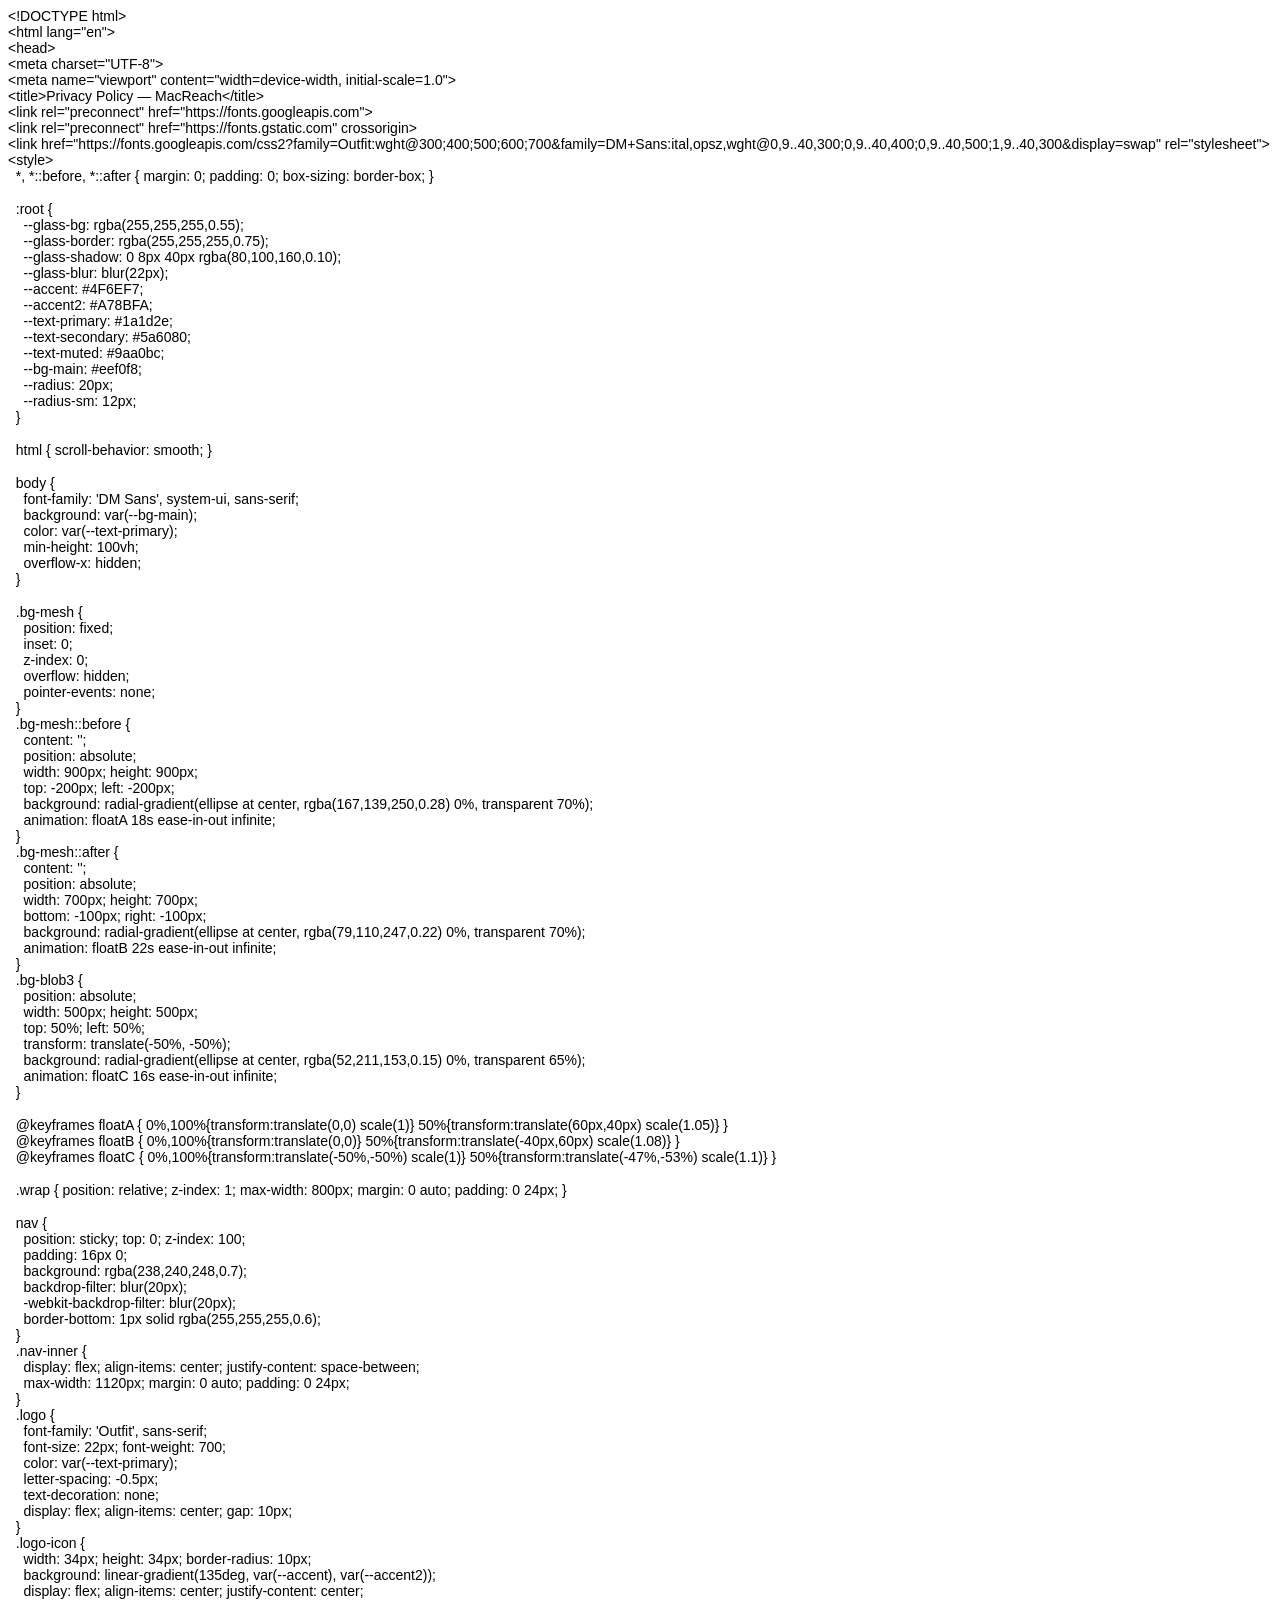
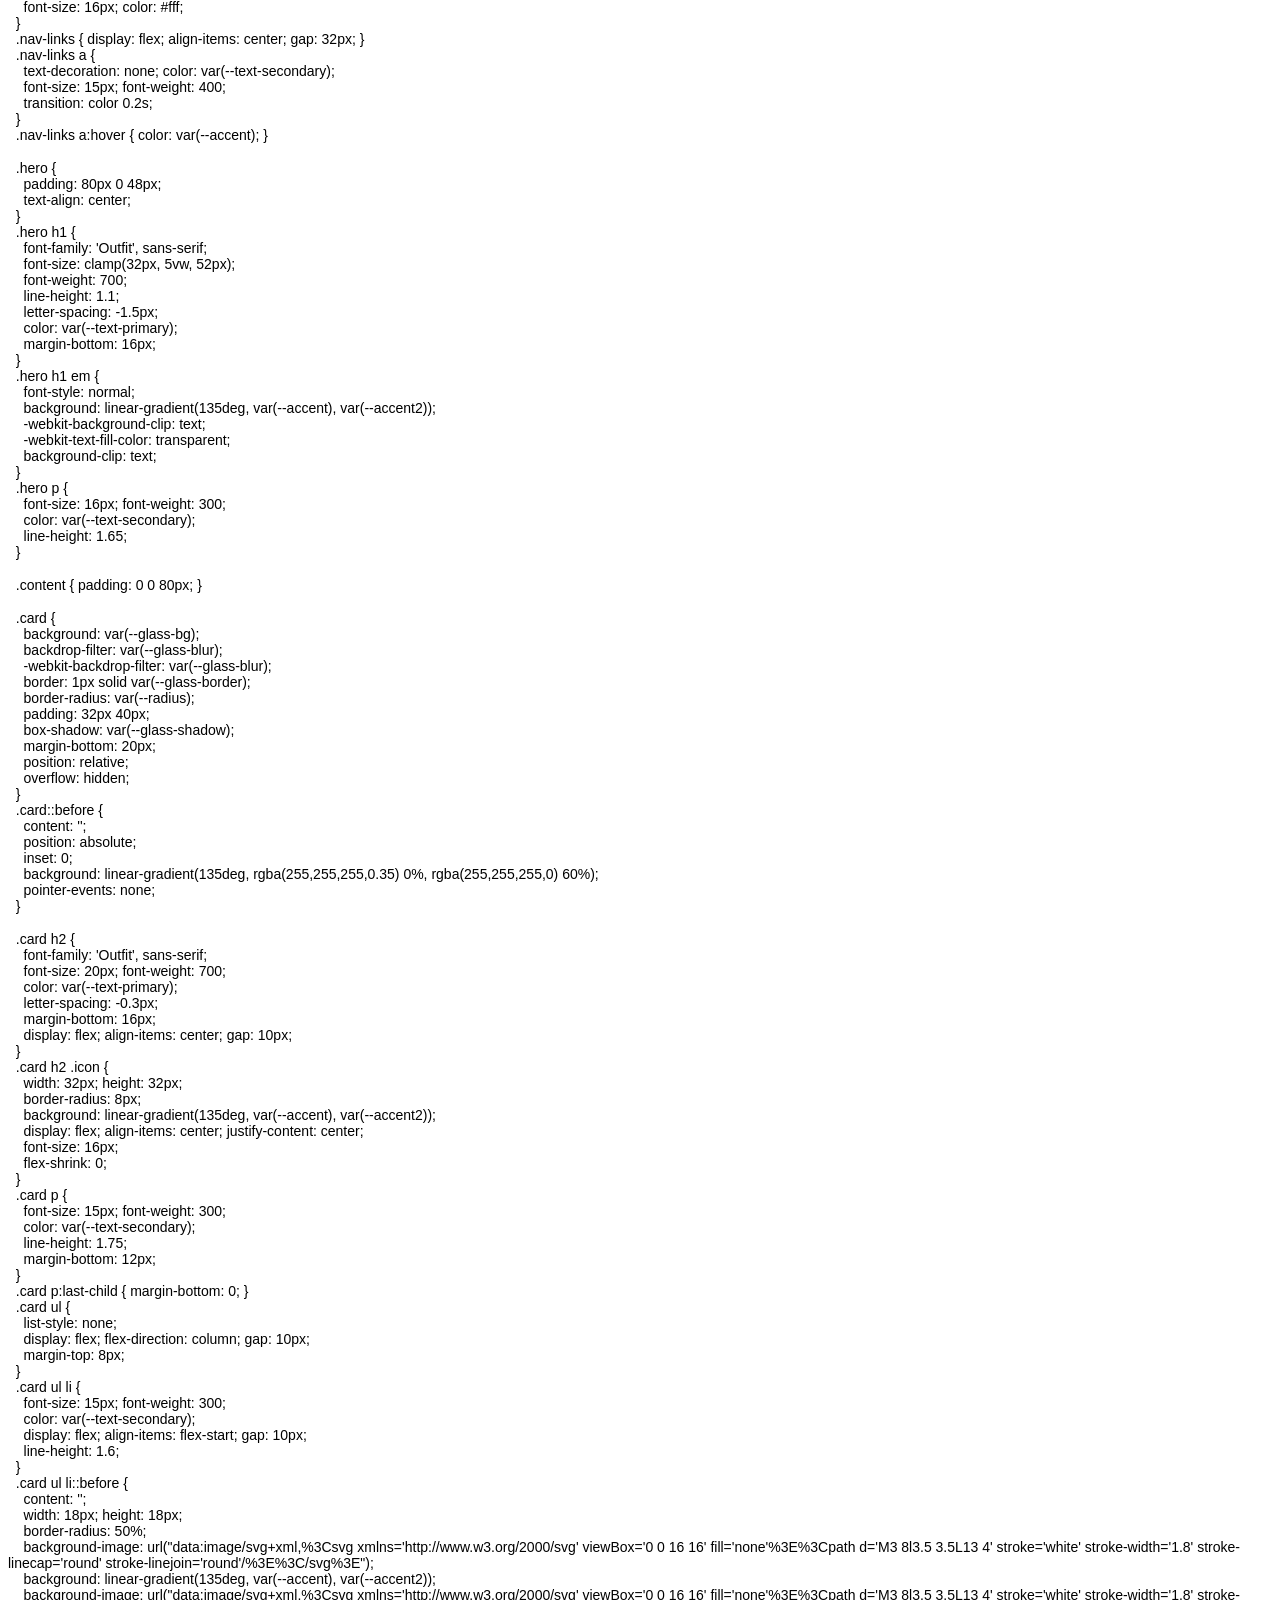
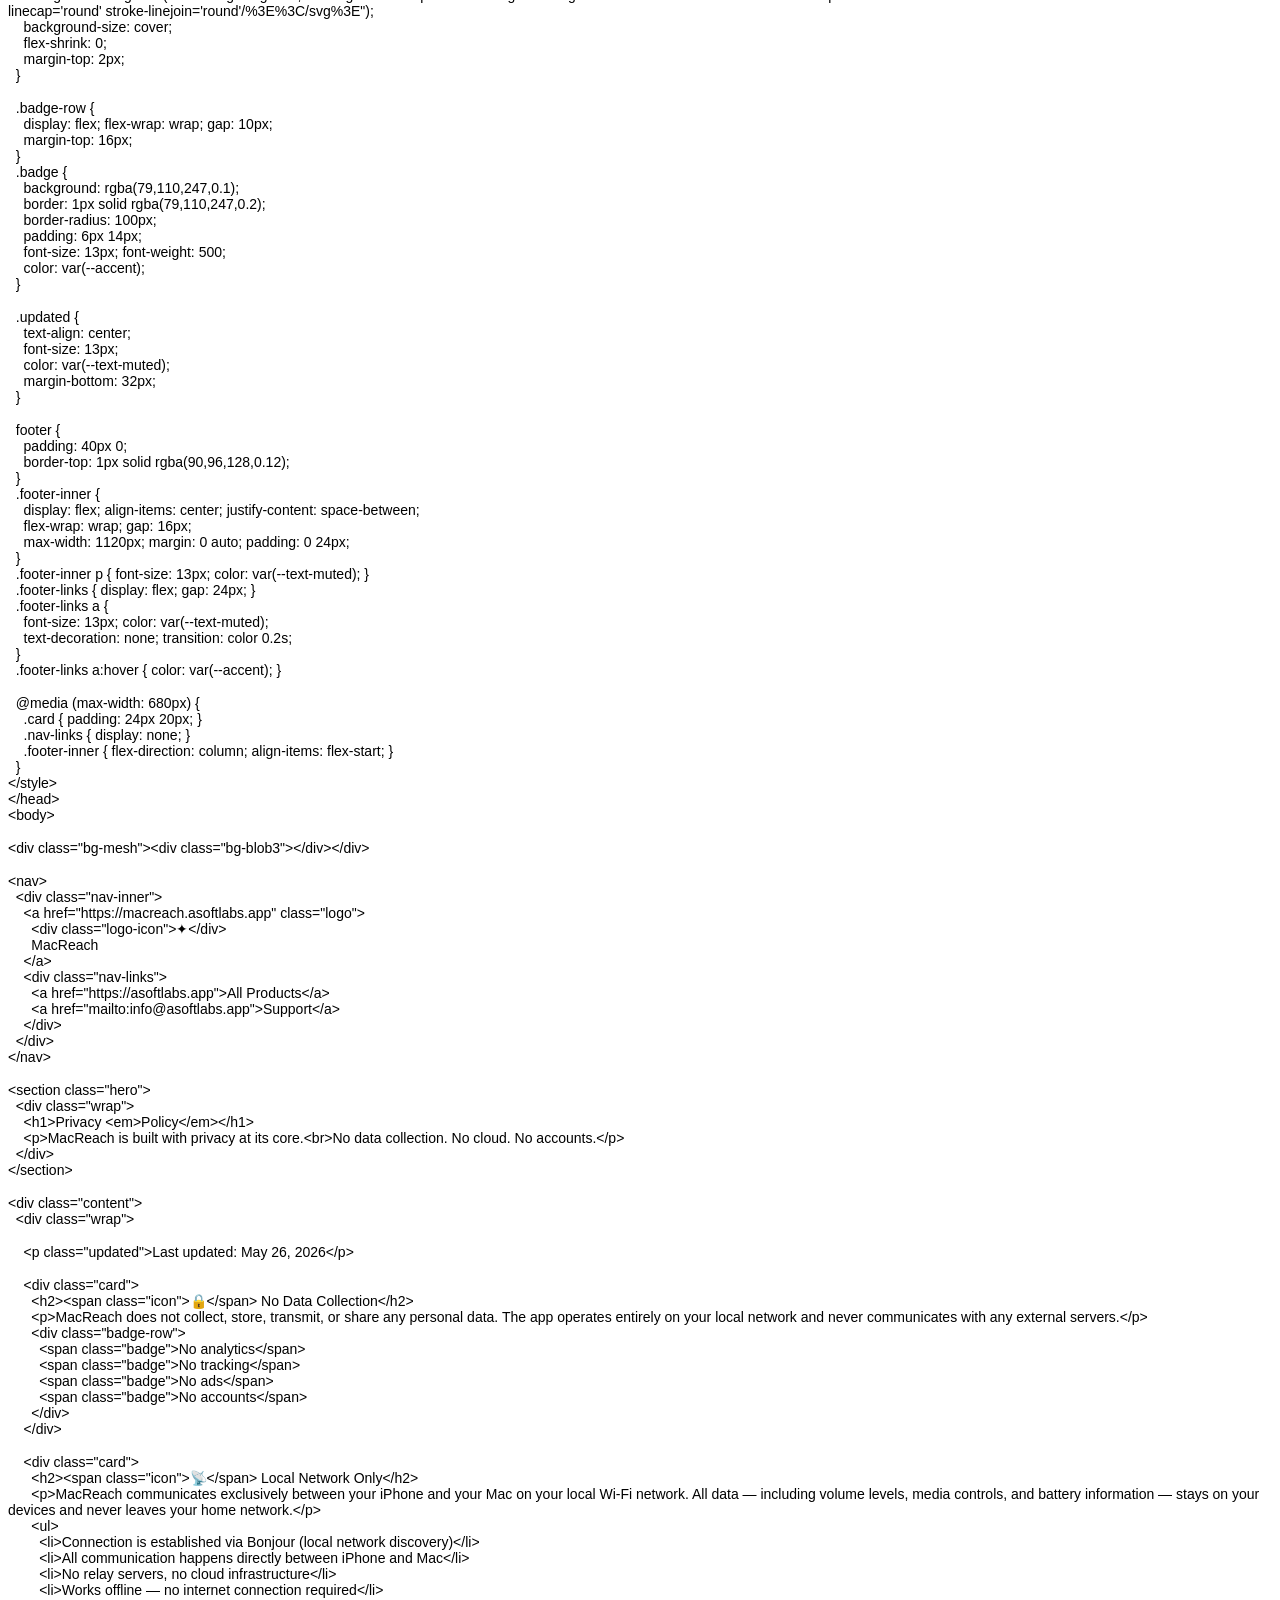
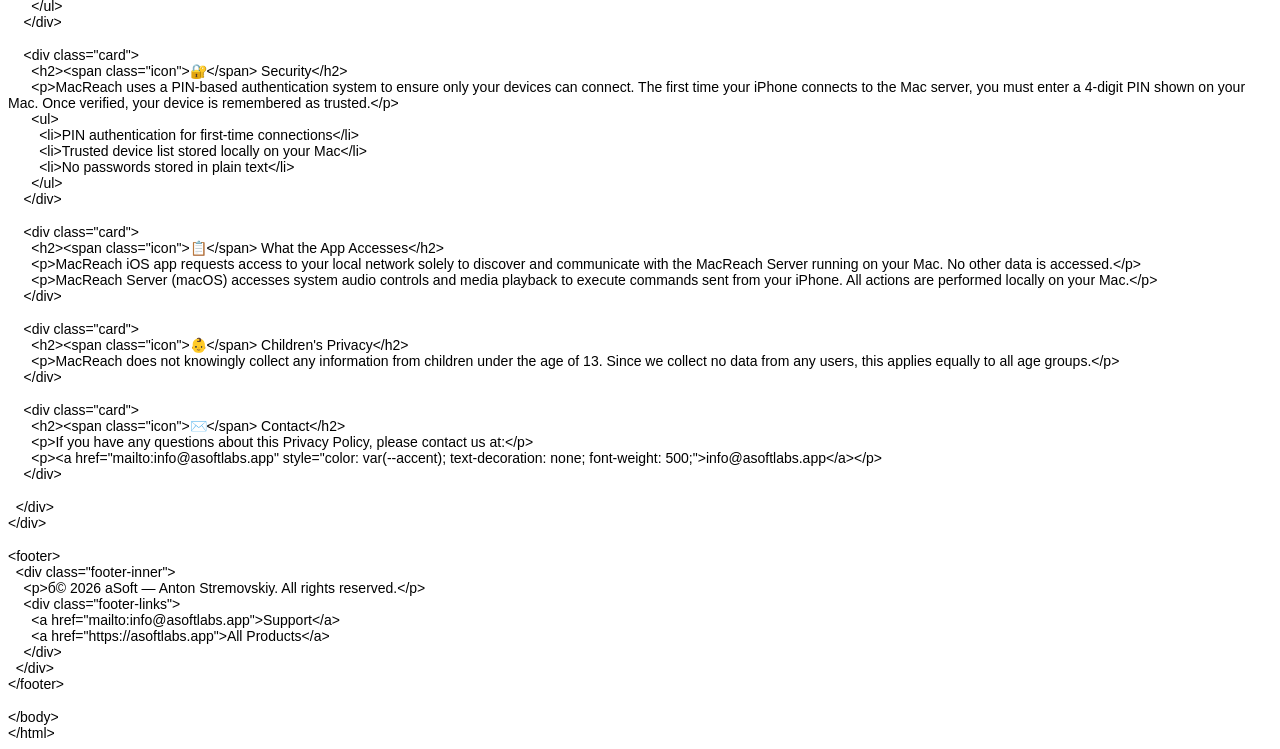
==== commit 8f6c3d48: "Update macreach-privacy-policy.html" ====
--- a/macreach-privacy-policy.html
+++ b/macreach-privacy-policy.html
@@ -1,4 +1,5 @@
-<!DOCTYPE html PUBLIC "-//W3C//DTD HTML 4.01//EN" "http://www.w3.org/TR/html4/strict.dtd">
+<!DOCTYPE html>
+<html lang="en">
 <html>
 <head>
   <meta http-equiv="Content-Type" content="text/html; charset=koi8-r">
@@ -342,7 +343,7 @@
 <p class="p2"><br></p>
 <p class="p1">&lt;footer&gt;</p>
 <p class="p1"><span class="Apple-converted-space">&nbsp; </span>&lt;div class="footer-inner"&gt;</p>
-<p class="p1"><span class="Apple-converted-space">&nbsp; &nbsp; </span>&lt;p&gt;� 2026 aSoft &#x2014; Anton Stremovskiy. All rights reserved.&lt;/p&gt;</p>
+<p class="p1"><span class="Apple-converted-space">&nbsp; &nbsp; </span>&lt;p&gt;¿ 2026 aSoft &#x2014; Anton Stremovskiy. All rights reserved.&lt;/p&gt;</p>
 <p class="p1"><span class="Apple-converted-space">&nbsp; &nbsp; </span>&lt;div class="footer-links"&gt;</p>
 <p class="p1"><span class="Apple-converted-space">&nbsp; &nbsp; &nbsp; </span>&lt;a href="mailto:info@asoftlabs.app"&gt;Support&lt;/a&gt;</p>
 <p class="p1"><span class="Apple-converted-space">&nbsp; &nbsp; &nbsp; </span>&lt;a href="https://asoftlabs.app"&gt;All Products&lt;/a&gt;</p>
